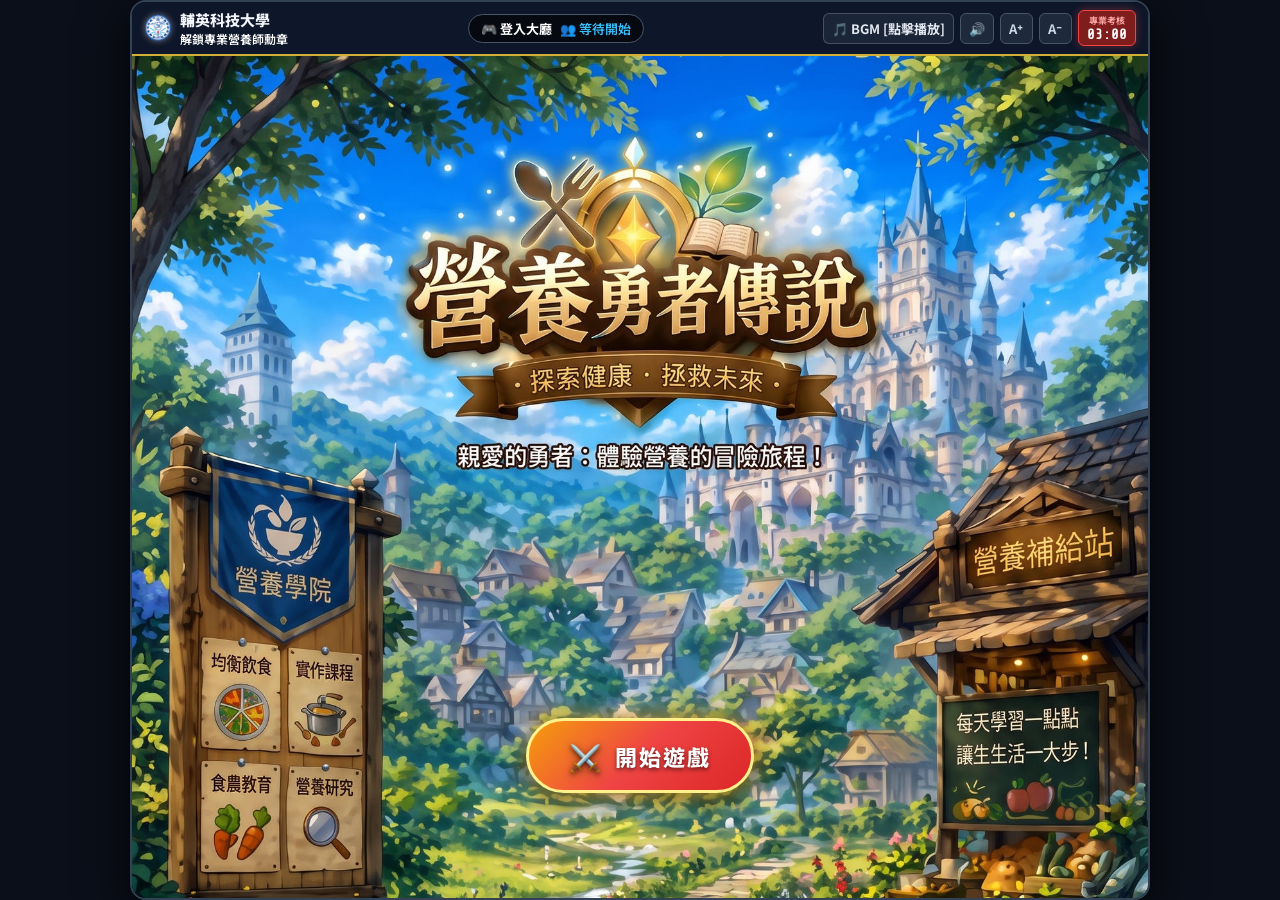
==== web/index.html @ 3a0d4041 "feat: initial commit for nutrition-learning cloud platform" ====
<!DOCTYPE html>
<html lang="zh-TW">
<head>
    <meta charset="UTF-8">
    <meta name="viewport" content="width=device-width, initial-scale=1.0, maximum-scale=1.0, user-scalable=no, viewport-fit=cover">
    <title>營養教學平台 - 營養勇者傳說</title>
    <link rel="icon" type="image/x-icon" href="favicon.ico?v=20261019-app-icon">
    <link rel="shortcut icon" type="image/x-icon" href="favicon.ico?v=20261019-app-icon">
    <link rel="stylesheet" href="css/style.css?v=forest-dialog-wrap-v2">
    <link rel="stylesheet" href="css/port-stage-dialogue.css?v=20261028-port-hide-azhe-v1">
    <link href="https://fonts.googleapis.com/css2?family=Noto+Sans+TC:wght@400;500;700;900&family=Share+Tech+Mono&display=swap" rel="stylesheet" media="print" onload="this.media='all'">
    <script>
        (function() {
            document.documentElement.classList.add('app-initializing');
            var p = new URLSearchParams(window.location.search);
            var unit = (p.get('unit') || 'new_student_trial').toLowerCase().replace(/^unit_/, '');
            var isTrial = (unit === 'new_student_trial' || unit === 'f47185' || unit === 'trial' || unit === 'health_continent');
            var isT = (p.get('role') === 'teacher' || p.get('teacher') === '1' || (!isTrial && (window.location.hostname === '127.0.0.1' || window.location.hostname === 'localhost') && p.get('role') !== 'student'));
            if (isT) {
                document.documentElement.className += ' is-teacher';
            }
            var isInApp = Boolean(p.get('in_app') === '1' || p.get('previewRevision') || (window.chrome && window.chrome.webview));
            if (isInApp) {
                document.documentElement.className += ' is-in-app';
            }
            var unit = (p.get('unit') || 'new_student_trial').toLowerCase().replace(/^unit_/, '');
            if (unit === 'new_student_trial' || unit === 'f47185' || unit === 'trial') {
                document.documentElement.className += ' trial-route';
            }
        })();
    </script>
    <style>
        /* Step 0 首頁防禦性樣式：確保背景滿版顯示、徹底隱藏人物與對話框 */
        body.trial-step-0 #stageBackdrop,
        body.trial-step-0 .stage-backdrop.new-student-trial-theme,
        .stage-backdrop.new-student-trial-theme.step-0-fullscreen {
            background-image: url('assets/new_student_trial_login_bg.jpg?v=20261025-login-hd-v1') !important;
            background-size: cover !important;
            background-position: center top !important;
            background-repeat: no-repeat !important;
            width: 100% !important;
            height: 100% !important;
        }

        body.trial-step-0 #characterStage,
        body.trial-step-0 .character-stage,
        body.trial-step-0 #charNurse,
        body.trial-step-0 #charNurse.speaking,
        body.trial-step-0 #charNurse.inactive,
        body.trial-step-0 #charNurse .char-sprite,
        body.trial-step-0 #charStudent,
        body.trial-step-0 #charStudent.speaking,
        body.trial-step-0 #charStudent.inactive,
        body.trial-step-0 #charStudent .char-sprite,
        body.trial-step-0 #sportsAzheCharacter,
        body.trial-step-0 #rpgBottomPanel,
        body.trial-step-0 .rpg-bottom-panel,
        body.trial-step-0 #dialogBox,
        body.trial-step-0 .rpg-dialog-box,
        body.trial-step-0 #dialogContent,
        body.trial-step-0 #patientBanner,
        body.trial-step-0 #stageIndicatorBar,
        body.trial-step-0 #rpgChoicesArea,
        body.trial-step-0 #optionsGrid {
            display: none !important;
            visibility: hidden !important;
            opacity: 0 !important;
            pointer-events: none !important;
        }
        
        html.app-initializing #rpgMainStage {
            visibility: hidden !important;
        }
        html,
        body {
            touch-action: manipulation;
            -webkit-text-size-adjust: 100%;
        }
        html.trial-route,
        body.trial-step-0,
        html.trial-route body {
            overflow: hidden !important;
            height: 100% !important;
            height: 100svh !important;
            max-height: 100svh !important;
            overscroll-behavior: none !important;
        }
        html.trial-route #rpg-app,
        body.trial-step-0 #rpg-app {
            overflow: hidden !important;
            height: 100% !important;
            height: 100svh !important;
            max-height: 100svh !important;
        }
        html {
            -webkit-user-select: none;
            user-select: none;
        }
        input,
        textarea {
            -webkit-user-select: text;
            user-select: text;
        }

        .is-teacher #sceneLogin,
        body.is-teacher #sceneLogin {
            display: none !important;
        }
        .is-in-app .teacher-control-bar,
        .is-in-app #teacherControlBar,
        .is-in-app .teacher-toggle-btn,
        .is-in-app #teacherToggleBtn {
            display: none !important;
        }
        /* 避免重新整理時先閃出預設 MUST 題目的護理師與投票面板。 */
        html.trial-route body.trial-step-0 #charNurse,
        html.trial-route body.trial-step-0 #charStudent,
        html.trial-route body.trial-step-0 #characterStage,
        html.trial-route body.trial-step-0 #rpgBottomPanel,
        html.trial-route body.trial-step-0 #patientBanner,
        html.trial-route body.trial-step-0 #stageIndicatorBar,
        html.trial-route body.trial-step-0 #dialogBox,
        html.trial-route body.trial-step-0 #rpgChoicesArea,
        html.trial-route body.trial-step-0 #optionsGrid {
            display: none !important;
            visibility: hidden !important;
            opacity: 0 !important;
            pointer-events: none !important;
        }
        html.trial-route #rpgMainStage,
        body.trial-step-0 #rpgMainStage {
            display: flex !important;
            flex-direction: column !important;
            width: 100% !important;
            height: 100vh !important;
            height: 100svh !important;
            min-height: 100svh !important;
            max-height: 100svh !important;
            padding: 0 !important;
            margin: 0 !important;
            overflow: hidden !important;
        }
        html.trial-route #stageBackdrop,
        body.trial-step-0 #stageBackdrop,
        body.trial-step-0 .stage-backdrop.new-student-trial-theme {
            width: 100% !important;
            max-width: 100% !important;
            height: 100% !important;
            min-height: 100% !important;
            max-height: 100% !important;
            flex: 1 1 100% !important;
            aspect-ratio: auto !important;
            margin: 0 !important;
            padding: 0 !important;
            background-image: url('assets/new_student_trial_login_bg.jpg?v=20261023-login-bg-v3') !important;
            background-size: cover !important;
            background-position: center center !important;
            background-repeat: no-repeat !important;
        }
        @media (max-width: 600px) {
            html.trial-route #stageBackdrop,
            body.trial-step-0 #stageBackdrop,
            body.trial-step-0 .stage-backdrop.new-student-trial-theme {
                background-image: url('assets/new_student_trial_login_bg_mobile.jpg?v=20261025-mobile-v7') !important;
                background-size: cover !important;
                background-position: center center !important;
            }
        }
        html.trial-route #btnJoinLobby {
            position: relative;
            z-index: 100;
            pointer-events: auto !important;
        }
        /* 新生試煉首屏在 JavaScript 初始化前也必須固定顯示開始遊戲畫面。 */
        html.trial-route #sceneLogin,
        body.trial-step-0 #sceneLogin {
            display: none !important;
            visibility: hidden !important;
            opacity: 0 !important;
            pointer-events: none !important;
        }
        html.trial-route #trialBgStartArea {
            display: flex !important;
            visibility: visible !important;
            opacity: 1 !important;
            pointer-events: auto !important;
            position: absolute !important;
            top: auto !important;
            bottom: max(16%, 110px) !important;
            bottom: max(16%, calc(110px + env(safe-area-inset-bottom, 0px))) !important;
            left: 50% !important;
            transform: translateX(-50%) !important;
            width: auto !important;
            margin: 0 !important;
            z-index: 200 !important;
        }
        /* 登入畫面字體與黃框完美貼合配置 (一頁完整顯示不超出黃色外框) */
        .login-scene {
            padding: 10px 12px 24px 12px !important;
            display: flex !important;
            justify-content: center !important;
            align-items: center !important;
            overflow-y: auto !important;
        }
        .login-card {
            max-width: 440px !important;
            width: 100% !important;
            padding: 14px 16px !important;
            gap: 8px !important;
            margin: 0 auto !important;
            box-sizing: border-box !important;
        }
        .login-card .fyu-banner-logo {
            max-width: 86% !important;
            height: auto !important;
            margin-bottom: 2px !important;
        }
        .login-card h2 {
            font-size: 20px !important;
            font-weight: 900 !important;
            letter-spacing: 0.5px !important;
            margin: 2px 0 4px 0 !important;
            color: #fef08a !important;
            text-shadow: 0 2px 6px rgba(0, 0, 0, 0.6) !important;
        }
        .login-desc {
            font-size: 13.5px !important;
            font-weight: 500 !important;
            color: #cbd5e1 !important;
            line-height: 1.4 !important;
            margin-bottom: 2px !important;
        }
        .login-input-group {
            margin-bottom: 4px !important;
        }
        .login-input-group label,
        .gender-select-group label {
            font-size: 14px !important;
            font-weight: 800 !important;
            color: #fef08a !important;
            margin-bottom: 4px !important;
        }
        .login-input-group input {
            font-size: 14.5px !important;
            padding: 9px 12px !important;
            font-weight: 500 !important;
            border-radius: 8px !important;
        }
        .login-input-group input::placeholder {
            font-size: 13px !important;
            color: #64748b !important;
        }
        .gender-select-group {
            margin-bottom: 6px !important;
            width: 100% !important;
        }
        .avatar-card-gender-options {
            display: grid !important;
            grid-template-columns: 1fr 1fr !important;
            gap: 10px !important;
            width: 100% !important;
        }
        .gender-card-opt {
            padding: 6px 8px !important;
            display: flex !important;
            flex-direction: column !important;
            align-items: center !important;
            justify-content: center !important;
            border-radius: 10px !important;
        }
        .gender-avatar-frame {
            height: 108px !important;
            max-height: 115px !important;
            display: flex !important;
            align-items: center !important;
            justify-content: center !important;
            overflow: hidden !important;
            width: 100% !important;
        }
        .gender-avatar-img {
            max-height: 104px !important;
            width: auto !important;
            object-fit: contain !important;
        }
        .gender-card-opt .gender-label {
            font-size: 16px !important;
            font-weight: 900 !important;
            letter-spacing: 1px !important;
            margin-top: 4px !important;
        }
        .btn-join-game {
            font-size: 16.5px !important;
            font-weight: 900 !important;
            padding: 11px 16px !important;
            border-radius: 10px !important;
            letter-spacing: 0.5px !important;
            margin-top: 2px !important;
        }
        @media (max-height: 720px) {
            .login-card {
                padding: 10px 14px !important;
                gap: 6px !important;
            }
            .gender-avatar-frame {
                height: 90px !important;
            }
            .gender-avatar-img {
                max-height: 88px !important;
            }
        }

        /* 團膳之港：發言者保持彩色立體感，未發言者縮小並顯示灰階。 */
        body.port-stage-active #charNurse.speaking,
        body.port-stage-active #charStudent.speaking,
        .stage-backdrop.port-stage-theme ~ #characterStage #charNurse.speaking,
        .stage-backdrop.port-stage-theme ~ #characterStage #charStudent.speaking {
            opacity: 1 !important;
            filter: drop-shadow(0 0 16px rgba(254, 240, 138, 0.95)) drop-shadow(0 8px 24px rgba(0, 0, 0, 0.85)) !important;
            transform: scale(1.08) translateY(-4px) !important;
            z-index: 95 !important;
        }
        body.port-stage-active #charNurse.speaking .char-sprite,
        body.port-stage-active #charStudent.speaking .char-sprite {
            opacity: 1 !important;
            filter: drop-shadow(0 0 14px rgba(254, 240, 138, 0.85)) !important;
        }
        body.port-stage-active #charNurse.inactive,
        body.port-stage-active #charStudent.inactive,
        .stage-backdrop.port-stage-theme ~ #characterStage #charNurse.inactive,
        .stage-backdrop.port-stage-theme ~ #characterStage #charStudent.inactive {
            opacity: 0.68 !important;
            filter: grayscale(100%) brightness(0.78) !important;
            transform: scale(0.82) translateY(4px) !important;
            z-index: 85 !important;
        }
        body.port-stage-active #charNurse.inactive .char-sprite,
        body.port-stage-active #charStudent.inactive .char-sprite {
            opacity: 1 !important;
            filter: none !important;
        }

        /* 進入各關卡時，確保健康大陸大地圖覆蓋層絕對隱藏 */
        body.port-stage-active #healthContinentMap,
        body.sports-stage-active #healthContinentMap,
        body.medical-city-active #healthContinentMap,
        body.forest-stage-active #healthContinentMap,
        body.research-stage-active #healthContinentMap,
        body.community-stage-active #healthContinentMap,
        #healthContinentMap.hidden {
            display: none !important;
            visibility: hidden !important;
            opacity: 0 !important;
            pointer-events: none !important;
        }

        body.trial-dialog-step #rpgBottomPanel,
        body.trial-dialog-step #dialogBox,
        body.trial-dialog-step .dialog-box-border,
        body.trial-dialog-step .dialog-text-body,
        body.trial-dialog-step .dialog-indicator {
            pointer-events: auto !important;
            cursor: pointer !important;
        }
    </style>
    <script>
        document.addEventListener('dblclick', function(event) {
            event.preventDefault();
        }, { passive: false });
    </script>

    <script>
        window.openTrialLoginFromStart = function() {
            var login = document.getElementById('sceneLogin');
            var lobby = document.getElementById('sceneLobby');
            var main = document.getElementById('rpgMainStage');
            document.documentElement.classList.remove('trial-route');
            document.body.classList.remove('trial-step-0');
            if (main) main.classList.add('hidden');
            if (lobby) lobby.classList.add('hidden');
            if (login) login.classList.remove('hidden');
            var bgm = document.getElementById('rpgBgmAudio');
            if (bgm) {
                try { bgm.play(); } catch(e) {}
            }
        };

        window.__fyuStartTrialLogin = function(event) {
            if (event) {
                event.preventDefault();
            }
            var login = document.getElementById('sceneLogin');
            var lobby = document.getElementById('sceneLobby');
            var main = document.getElementById('rpgMainStage');
            var inputNickname = document.getElementById('inputNickname');
            var myNick = (inputNickname && inputNickname.value ? inputNickname.value.trim() : '') || '營養小達人';

            document.documentElement.classList.remove('trial-route');
            document.body.classList.remove('trial-step-0');
            document.body.classList.add('trial-dialog-step', 'unit-new_student_trial');

            if (login) login.classList.add('hidden');
            if (lobby) lobby.classList.add('hidden');
            if (main) main.classList.remove('hidden');

            try {
                localStorage.setItem('FYU_STUDENT_NICKNAME', myNick);
            } catch(e) {}

            if (typeof window.showNewStudentTrialStep === 'function') {
                window.showNewStudentTrialStep(1);
            } else if (typeof window.__fyuStartTrialDialog === 'function') {
                window.__fyuStartTrialDialog();
            }
            return false;
        };
        window.__fyuAdvanceTrialDialog = function(event) {
            if (event) {
                event.preventDefault();
                event.stopPropagation();
            }
            var now = Date.now();
            if (window.__fyuTrialLastAdvanceAt && now - window.__fyuTrialLastAdvanceAt < 450) {
                return false;
            }
            window.__fyuTrialLastAdvanceAt = now;
            if (typeof window.advanceNewStudentTrialStep === 'function') {
                window.advanceNewStudentTrialStep();
            } else if (typeof window.__fyuAdvanceTrialDialogImpl === 'function') {
                window.__fyuAdvanceTrialDialogImpl();
            }
            return false;
        };
    </script>

    <script>
        // 手機與全平台極限高相容性 BGM 自動播放管理器 (Audible + Muted fallback + Instant Gesture Unmute)
        (function() {
            var bgmStarted = false;

            function updateBgmBtnUI(isPlaying) {
                var btn = document.getElementById('bgmToggleBtn');
                if (!btn) return;
                if (isPlaying) {
                    btn.classList.add('active');
                    btn.textContent = '🎵 BGM [開]';
                } else {
                    btn.classList.remove('active');
                    btn.textContent = '🎵 BGM [點擊播放]';
                }
            }

            function tryStartBgm() {
                var bgm = document.getElementById('rpgBgmAudio');
                if (!bgm) return;

                bgm.autoplay = true;
                bgm.loop = true;
                bgm.volume = 0.5;

                // 優先嘗試直接有聲播放 (PC、桌面或已取得授權之行動裝置)
                bgm.muted = false;
                var playPromise = bgm.play();
                if (playPromise && typeof playPromise.then === 'function') {
                    playPromise.then(function() {
                        bgmStarted = true;
                        updateBgmBtnUI(true);
                        window.dispatchEvent(new Event('fyu-bgm-started'));
                    }).catch(function(err) {
                        // 若被 iOS Safari 或 Chrome 自動播放政策阻擋 (NotAllowedError)，
                        // 立即以靜音 (muted=true) 啟動解碼與播放串流，繞過瀏覽器限制
                        bgm.muted = true;
                        var mutedPromise = bgm.play();
                        if (mutedPromise && typeof mutedPromise.then === 'function') {
                            mutedPromise.then(function() {
                                // 成功以靜音播放中，等待使用者第一次碰觸螢幕時無縫解除靜音
                                updateBgmBtnUI(false);
                            }).catch(function() {});
                        }
                    });
                }
            }

            // 使用者在手機螢幕上的任何第一次碰觸或點擊，立即解除靜音並恢復正常音量有聲播放
            var unlockEvents = ['touchstart', 'touchend', 'pointerdown', 'pointerup', 'click', 'keydown'];
            function unlockBgmAudio(event) {
                var bgm = document.getElementById('rpgBgmAudio');
                if (!bgm) return;

                // 若點擊的是右上角手動切換開關，由該開關自身處理，此處不干擾
                if (event && event.target && event.target.closest && event.target.closest('#bgmToggleBtn')) {
                    return;
                }

                bgm.muted = false;
                bgm.volume = 0.5;
                var p = bgm.play();
                if (p && typeof p.then === 'function') {
                    p.then(function() {
                        bgmStarted = true;
                        updateBgmBtnUI(true);
                        window.dispatchEvent(new Event('fyu-bgm-started'));
                        // 成功解鎖後移除所有一次性全域監聽器
                        unlockEvents.forEach(function(ev) {
                            window.removeEventListener(ev, unlockBgmAudio, true);
                            document.removeEventListener(ev, unlockBgmAudio, true);
                        });
                    }).catch(function() {});
                }
            }

            unlockEvents.forEach(function(ev) {
                window.addEventListener(ev, unlockBgmAudio, true);
                document.addEventListener(ev, unlockBgmAudio, true);
            });

            // 頁面生命週期各階段自動觸發播放
            document.addEventListener('DOMContentLoaded', tryStartBgm);
            window.addEventListener('load', tryStartBgm);
            window.addEventListener('pageshow', tryStartBgm);
            tryStartBgm();
        })();
    </script>
</head>
<body class="unit-new_student_trial trial-step-0">
    <audio id="rpgBgmAudio" src="assets/new_student_trial_bgm.mp3" loop autoplay playsinline preload="auto"></audio>
    <audio id="grandmaVoiceAudio" src="assets/grandma_taigi_voice.mp3?v=2" preload="none"></audio>
    <audio id="npcQuestionVoiceAudio" preload="none"></audio>

    <div id="rpg-app">
        <!-- 頂部醫療監控與狀態儀表列 -->
        <header class="top-nav-bar">
            <div class="nav-left">
                <div class="fyu-tag">
                    <img src="assets/fyu_school_logo.png?v=20261025-logo-v2" alt="輔英科技大學校徽" class="fyu-school-logo" id="fyuHeaderLogo" width="28" height="28" style="width: 28px !important; height: 28px !important; max-width: 28px !important; max-height: 28px !important; object-fit: contain; border-radius: 50%; display: inline-block !important; flex-shrink: 0 !important; vertical-align: middle !important;">
                    <span class="cross-icon" id="fyuHeaderIcon" style="display:none !important;">✚</span>
                    <div>
                        <div class="fyu-title" id="fyuHeaderTitle">輔英科技大學</div>
                        <div class="fyu-sub" id="fyuHeaderSub">保健營養系 ‧ 營養教學平台</div>
                    </div>
                </div>
            </div>
            <div class="nav-center">
                <div class="rpg-status-pill">
                    <span class="quest-tag" id="currentModeTag">🎮 登入大廳</span>
                    <span class="exp-text" id="liveVotesSummary">👥 等待開始</span>
                </div>
            </div>
            <div class="nav-right">

                <button id="bgmToggleBtn" class="rpg-btn-icon bgm-btn" title="背景音樂開關">🎵 BGM</button>
                <button id="soundToggleBtn" class="rpg-btn-icon" title="音效開關">🔊</button>
                <button id="btnZoomInFont" class="rpg-btn-icon" title="放大字體 (A⁺)" style="font-weight:bold;">A⁺</button>
                <button id="btnZoomOutFont" class="rpg-btn-icon" title="縮小字體 (A⁻)" style="font-weight:bold;">A⁻</button>
                
                <div class="timer-badge" id="timerBadge">
                    <span class="t-lbl">黃金 48H</span>
                    <span class="t-val" id="timerVal">03:00</span>
                </div>
            </div>
        </header>

        <!-- ============================================== -->
        <!-- 場景 0：學生登入與暱稱設定場景 (Login Screen) -->
        <!-- ============================================== -->
        <section id="sceneLogin" class="rpg-scene login-scene hidden">
            <div class="login-card">
                <img src="assets/fyu_nutrition_header_logo.png?v=20261023-logo-v1" alt="輔英科技大學 保健營養系暨碩士班" class="game-logo-badge fyu-banner-logo">
                <h2>解鎖專業營養師勳章</h2>
                <p class="login-desc">歡迎來到健康大陸！請輸入勇者暱稱，準備展開營養試煉：</p>

                <div class="login-input-group">
                    <label for="inputNickname">👤 遊戲暱稱：</label>
                    <input type="text" id="inputNickname" placeholder="請輸入暱稱 (例如: 健管小達人 / 王小明)" maxlength="12">
                </div>

                <div class="gender-select-group">
                    <label>👤 選擇性別：</label>
                    <div class="gender-options avatar-card-gender-options" id="genderOptions">
                        <button type="button" class="gender-opt gender-card-opt" data-gender="male">
                            <div class="gender-avatar-frame">
                                <img src="assets/hero_player_male_intern.png?v=20261021-intern-m" alt="營養實習生 (男)" class="gender-avatar-img">
                            </div>
                            <span class="gender-label">男</span>
                        </button>
                        <button type="button" class="gender-opt gender-card-opt selected" data-gender="female">
                            <div class="gender-avatar-frame">
                                <img src="assets/hero_player_female_hd.png?v=20261017-intern-clean-v3" alt="營養實習生 (女)" class="gender-avatar-img">
                            </div>
                            <span class="gender-label">女</span>
                        </button>
                    </div>
                </div>

                <!-- 保留 DOM 結構以維持既有邏輯運作相容 -->
                <div class="avatar-select-group hidden" style="display: none !important;">
                    <div class="avatar-options" id="avatarOptions">
                        <button type="button" class="avatar-opt selected" data-av="預設">預設 蘋果</button>
                    </div>
                    <input type="file" id="avatarPhotoInput" class="avatar-photo-input" accept="image/*">
                    <div id="avatarPhotoPreview" class="avatar-photo-preview hidden" aria-live="polite"></div>
                </div>

                <button id="btnJoinLobby" type="button" class="btn-join-game" onclick="return window.__fyuStartTrialLogin(event);" disabled>⚔️ 開始試煉 ‧ 踏上冒險 ➜</button>
            </div>
        </section>


        <!-- ============================================== -->
        <!-- 場景 1：等候大廳 (Waiting Room Lobby) -->
        <!-- ============================================== -->
        <section id="sceneLobby" class="rpg-scene lobby-scene hidden">
            <div class="lobby-card">
                <div class="lobby-header-badge" id="lobbyHeaderBadge">⏳ 臨床挑戰等候室</div>
                <h3 id="lobbyStudentGreeting">嗨，營養小學員！</h3>
                <div id="lobbyUnitTitleSub" class="lobby-unit-sub">【單元一】營養照顧流程</div>
                <div class="lobby-status-pill" id="lobbyTeamPill">
                    <span>競賽模式：</span><strong id="lobbyModeText">⚔️ 隨機分組對抗 (開始時依人數平均分組)</strong>
                </div>

                <div class="lobby-url-card" id="lobbyUrlCard">
                    <div class="url-card-label">🔗 專屬課程連線網址 (可直接複製傳送給學生加入)：</div>
                    <div class="url-card-row">
                        <input type="text" id="lobbyUrlInput" readonly class="lobby-url-input" value="http://127.0.0.1:5050/">
                        <button type="button" id="btnCopyLobbyUrl" class="btn-copy-url">📋 複製課程網址</button>
                    </div>
                </div>

                <div class="lobby-waiting-anim">
                    <div class="spinner-ring"></div>
                    <div class="lobby-waiting-msg-wrap">
                        <div id="lobbyWaitingUnitName" class="waiting-unit-name">【單元一】營養照顧流程</div>
                        <div id="lobbyWaitingText" class="waiting-action-text">連線成功！正在等待授課教師點擊「開始遊戲」...</div>
                    </div>
                </div>

                <div class="lobby-students-box">
                    <div class="box-title">
                        <span>👥 目前已加入學員 (<span id="lobbyStudentCount">1</span> 人)：</span>
                    </div>
                    <div class="students-bubbles-list" id="studentsBubblesList">
                        <!-- 動態氣泡 -->
                    </div>
                </div>

                <button id="lobbyTeacherStartBtn" class="btn-lobby-teacher-start hidden">🚀 全員到齊，開始遊戲！</button>

                <div class="lobby-footer-note" id="lobbyFooterNote">
                    老師在講台點擊「🚀 全員到齊，開始遊戲！」後，全班將同步進入挑戰！
                </div>
            </div>
        </section>

        <!-- ============================================== -->
        <!-- 場景 2：主場景 (Grandma Bed 302 Visual Novel RPG) -->
        <!-- ============================================== -->
        <main class="rpg-main-stage" id="rpgMainStage">
            <div id="forestStage1FailVideoOverlay" class="medical-city-video-overlay forest-stage1-fail-video-overlay hidden" role="dialog" aria-modal="true" aria-label="蔬食之森第一關失敗影片">
                <video id="forestStage1FailVideo" controls playsinline webkit-playsinline x5-playsinline preload="auto"></video>
                <div id="forestStage1FailStatus" class="medical-city-video-status" role="status" aria-live="polite"></div>
                <div id="forestStage1FailPanel" class="forest-stage1-fail-panel hidden">
                    <div class="forest-stage1-fail-title">挑戰失敗</div>
                    <div class="forest-stage1-fail-text">請重新通關</div>
                    <button id="forestStage1RestartButton" type="button">重新通關</button>
                </div>
            </div>
            <div id="sportsIntroVideoOverlay" class="medical-city-video-overlay sports-intro-video-overlay hidden" role="dialog" aria-modal="true" aria-label="活力運動場關卡影片">
                <div class="medical-city-video-controls-top">
                    <button id="sportsIntroVideoClose" class="medical-city-video-close" type="button">🗺️ 返回活力運動場</button>
                    <button id="sportsIntroVideoSkip" class="medical-city-video-skip" type="button">關閉影片 ‧ 返回對話 ➔</button>
                </div>
                <video id="sportsIntroVideo" src="assets/sports_nutrition_intro.mp4" controls playsinline webkit-playsinline x5-playsinline preload="none"></video>
                <div id="sportsIntroVideoStatus" class="medical-city-video-status" role="status" aria-live="polite"></div>
                <button id="sportsIntroVideoRetry" class="medical-city-video-retry hidden" type="button">點擊播放影片</button>
            </div>
            <div id="medicalCityIntroVideoOverlay" class="medical-city-video-overlay hidden" role="dialog" aria-modal="true" aria-label="醫療之城關卡影片">
                <div class="medical-city-video-controls-top">
                    <button id="medicalCityIntroVideoClose" class="medical-city-video-close" type="button">🗺️ 返回健康大陸</button>
                    <button id="medicalCityIntroVideoSkip" class="medical-city-video-skip" type="button">跳過影片 ‧ 挑選食物 ➔</button>
                </div>
                <video id="medicalCityIntroVideo" src="assets/medical_city_intro.mp4" controls playsinline webkit-playsinline x5-playsinline preload="none"></video>
                <div id="medicalCityIntroVideoStatus" class="medical-city-video-status" role="status" aria-live="polite"></div>
                <button id="medicalCityIntroVideoRetry" class="medical-city-video-retry hidden" type="button">點擊播放影片</button>
            </div>
            <div id="portDialogueVideoOverlay" class="medical-city-video-overlay hidden" role="dialog" aria-modal="true" aria-label="團膳之港預算任務影片">
                <div class="medical-city-video-controls-top">
                    <button id="portDialogueVideoClose" class="medical-city-video-close" type="button">返回團膳之港</button>
                    <button id="portDialogueVideoSkip" class="medical-city-video-skip" type="button">略過影片 ‧ 返回任務 ➔</button>
                </div>
                <video id="portDialogueVideo" src="assets/port_budget_dialogue_video.mp4" controls playsinline webkit-playsinline x5-playsinline preload="none"></video>
                <div id="portDialogueVideoStatus" class="medical-city-video-status" role="status" aria-live="polite"></div>
                <button id="portDialogueVideoRetry" class="medical-city-video-retry hidden" type="button">點擊播放影片</button>
            </div>
            <div id="supportStage11VideoOverlay" class="support-stage11-video-overlay hidden" aria-label="案例影片">
                <video id="supportStage11Video" src="assets/rpg_bg_support_en_pn.mp4" playsinline webkit-playsinline x5-playsinline preload="none"></video>
                <div id="supportStage11UnmuteBtn" class="support-stage11-unmute-btn hidden">
                    <span>🔊 點擊開啟影片聲音</span>
                </div>
            </div>
            <div id="dmStage8VideoOverlay" class="support-stage11-video-overlay dm-stage8-video-overlay hidden" aria-label="答對動畫">
                <video id="dmStage8Video" src="assets/dm_stage8_correct.mp4" muted playsinline webkit-playsinline x5-playsinline preload="none"></video>
            </div>
            <div id="unit3Stage3VideoOverlay" class="unit3-stage3-video-overlay hidden" aria-label="單元三第3題選項影片">
                <video id="unit3Stage3OptionVideo" muted playsinline webkit-playsinline x5-playsinline preload="none"></video>
                <div class="unit3-stage3-video-caption">
                    <strong id="unit3Stage3VideoLabel">選項 A</strong>
                    <span id="unit3Stage3VideoNarration" aria-live="polite"></span>
                </div>
                <div id="unit3Stage3VideoStatus" class="unit3-stage3-video-status" role="status"></div>
                <button id="unit3Stage3VideoRetry" class="unit3-stage3-video-retry hidden" type="button">點擊重新播放影片</button>
            </div>
            <div id="unit3RevealVideoOverlay" class="unit3-reveal-video-overlay hidden" role="dialog" aria-label="單元三答案揭曉影片">
                <video id="unit3RevealVideo" playsinline webkit-playsinline x5-playsinline preload="none"></video>
                <div id="unit3RevealVideoStatus" class="unit3-reveal-video-status" role="status"></div>
                <button id="unit3RevealVideoRetry" class="unit3-reveal-video-button hidden" type="button">點擊播放影片（含聲音）</button>
                <button id="unit3RevealVideoSkip" class="unit3-reveal-video-skip hidden" type="button">略過影片並公布答案</button>
            </div>
            <!-- 頂部個案病歷快捷資訊列 (修正表達、加大字體) -->
            <div class="patient-quick-banner hidden" id="patientBanner"></div>

            <div class="stage-backdrop new-student-trial-theme step-0-fullscreen" id="stageBackdrop" style="background-image: url('assets/new_student_trial_login_bg.jpg?v=20261025-login-hd-v1') !important; background-size: cover !important; background-position: center top !important;">
                <!-- 關卡進度導航 (4 關題目 + 英雄榜，精巧不裁切) -->
                <div class="stage-indicator-bar" id="stageIndicatorBar">
                    <div class="st-step active" data-st="1" title="點擊切換第 1 題"><span class="st-num">1</span><span class="st-txt">MUST評估</span></div>
                    <div class="st-arrow">›</div>
                    <div class="st-step" data-st="2" title="點擊切換第 2 題"><span class="st-num">2</span><span class="st-txt">體重流失</span></div>
                    <div class="st-arrow">›</div>
                    <div class="st-step" data-st="3" title="點擊切換第 3 題"><span class="st-num">3</span><span class="st-txt">疾病禁食</span></div>
                    <div class="st-arrow">›</div>
                    <div class="st-step" data-st="4" title="點擊切換第 4 題"><span class="st-num">4</span><span class="st-txt">風險等級</span></div>
                    <div class="st-arrow">›</div>
                    <div class="st-step" data-st="5" title="點擊切換英雄榜"><span class="st-num">🏆</span><span class="st-txt">英雄榜</span></div>
                </div>

                <div id="supportStage10Anatomy" class="support-stage10-anatomy hidden" role="group" aria-label="點選消化道部位作答">
                    <img src="assets/support_stage10_anatomy.jpg" alt="口腔、食道、胃部與腸子的消化道示意圖">
                    <button type="button" class="support-stage10-hotspot hotspot-mouth" data-key="1" aria-label="選擇口腔" aria-pressed="false">
                        <span>口腔</span>
                        <div class="support-hotspot-vote-pill">0.0% (0票)</div>
                    </button>
                    <button type="button" class="support-stage10-hotspot hotspot-esophagus" data-key="2" aria-label="選擇食道" aria-pressed="false">
                        <span>食道</span>
                        <div class="support-hotspot-vote-pill">0.0% (0票)</div>
                    </button>
                    <button type="button" class="support-stage10-hotspot hotspot-stomach" data-key="3" aria-label="選擇胃部" aria-pressed="false">
                        <span>胃部</span>
                        <div class="support-hotspot-vote-pill">0.0% (0票)</div>
                    </button>
                    <button type="button" class="support-stage10-hotspot hotspot-intestine" data-key="4" aria-label="選擇腸子" aria-pressed="false">
                        <span>腸子</span>
                        <div class="support-hotspot-vote-pill">0.0% (0票)</div>
                    </button>
                    <div id="supportStage10AnatomyStatus" class="support-stage10-anatomy-status" aria-live="polite">點選圖片中的部位作答</div>
                </div>

                <!-- 新生勇者試煉初始畫面的直接開始按鈕 -->
                <div id="trialBgStartArea" class="trial-bg-start-area">
                    <button type="button" id="btnTrialStartDirect" class="btn-trial-start-direct">
                        <span class="btn-trial-icon">⚔️</span>
                        <span class="btn-trial-text">開始遊戲</span>
                    </button>
                </div>

                <!-- 新生勇者試煉：健康大陸互動大地圖（6大地區精準貼合背景原圖方框，電玩級鏡頭縮放進入關卡） -->
                <div id="healthContinentMap" class="health-continent-interactive-map hidden" aria-label="健康大陸各關卡地圖">
                    <!-- 大陸世界畫布：承載地圖底圖、各關卡地標熱區、鏡頭平移放大動畫 -->
                    <div id="healthContinentWorld" class="health-continent-world">
                        <div class="health-continent-hotspots">
                            <!-- 醫療之城 -->
                            <div class="continent-stage-hotspot hotspot-medical" data-stage="medical" style="top: 29.47%; left: 34.54%; width: 16.06%; height: 4.12%;" aria-label="醫療之城"></div>
                            <!-- 蔬食之森 -->
                            <div class="continent-stage-hotspot hotspot-forest" data-stage="forest" style="top: 36.55%; left: 66.52%; width: 16.37%; height: 4.12%;" aria-label="蔬食之森"></div>
                            <!-- 社區廣場 -->
                            <div class="continent-stage-hotspot hotspot-community" data-stage="community" style="top: 54.17%; left: 45.48%; width: 16.37%; height: 3.92%;" aria-label="社區廣場"></div>
                            <!-- 活力運動場 -->
                            <div class="continent-stage-hotspot hotspot-sports" data-stage="sports" style="top: 62.05%; left: 19.58%; width: 17.32%; height: 4.12%;" aria-label="活力運動場"></div>
                            <!-- 研究之都 -->
                            <div class="continent-stage-hotspot hotspot-research" data-stage="research" style="top: 66.16%; left: 70.08%; width: 16.16%; height: 4.12%;" aria-label="研究之都"></div>
                            <!-- 團膳之港 -->
                            <div class="continent-stage-hotspot hotspot-port" data-stage="port" style="top: 80.57%; left: 44.68%; width: 16.32%; height: 4.12%;" aria-label="團膳之港"></div>
                        </div>

                        <!-- 聚焦地標時的光芒光環效果 -->
                        <div id="continentFocusRing" class="continent-focus-ring hidden"></div>
                    </div>

                    <!-- 電玩關卡切換閃爍遮罩 (白光/神聖光芒粒子) -->
                    <div id="continentTransitionFlash" class="continent-transition-flash hidden"></div>
                </div>

                <!-- 角色立繪舞台 (護理師在左側，前導對話時實習生在右側，完全不遮擋上方病床奶奶) -->
                <div class="character-stage" id="characterStage">
                    <div class="char-wrapper char-left hidden" id="sportsAzheCharacter">
                        <img src="assets/char_sports_azhe_half.png?v=20261016-defringe-v2" alt="阿哲" class="char-sprite" id="sportsAzheImg">
                    </div>
                    <div class="char-wrapper char-left speaking" id="charNurse">
                        <img src="assets/nurse_bust.png" alt="護理師 林語柔" class="char-sprite" id="charTeacherImg">
                        <div class="char-nametag" id="charTeacherName">護理師 林語柔</div>
                    </div>
                    <div class="char-wrapper char-right hidden" id="charStudent">
                        <img src="assets/student_female_bust.png" alt="營養實習生" class="char-sprite" id="charStudentImg">
                        <div class="char-nametag" id="charStudentName">營養實習生</div>
                    </div>

                    <!-- 系統監控中樞 ‧ 艦載終端 NPC 右側專屬：太空休眠艙人物與 NG-01 鼻胃管連線動畫 (單元二第 1 題) -->
                    <div id="dialogNgHoloContainer" class="character-ng-holo-panel hidden">
                        <svg class="hologram-svg-mini" viewBox="0 0 350 250" xmlns="http://www.w3.org/2000/svg">
                            <defs>
                                <linearGradient id="podGlassGrad" x1="0%" y1="0%" x2="100%" y2="100%">
                                    <stop offset="0%" stop-color="#38bdf8" stop-opacity="0.35"/>
                                    <stop offset="40%" stop-color="#0284c7" stop-opacity="0.12"/>
                                    <stop offset="100%" stop-color="#00f0ff" stop-opacity="0.3"/>
                                </linearGradient>
                                <linearGradient id="personSuitGrad" x1="0%" y1="0%" x2="0%" y2="100%">
                                    <stop offset="0%" stop-color="#0284c7" stop-opacity="0.85"/>
                                    <stop offset="100%" stop-color="#0f172a" stop-opacity="0.95"/>
                                </linearGradient>
                                <linearGradient id="stomachGradMini" x1="0%" y1="0%" x2="0%" y2="100%">
                                    <stop offset="0%" stop-color="#fb923c" stop-opacity="0.95"/>
                                    <stop offset="100%" stop-color="#ea580c" stop-opacity="0.6"/>
                                </linearGradient>
                                <filter id="neonFilterMini" x="-20%" y="-20%" width="140%" height="140%">
                                    <feGaussianBlur stdDeviation="2.5" result="blur" />
                                    <feMerge>
                                        <feMergeNode in="blur" />
                                        <feMergeNode in="SourceGraphic" />
                                    </feMerge>
                                </filter>
                            </defs>

                            <!-- 太空艙生化灌流接口 (休眠艙壁外部供料閥門機械端) -->
                            <path d="M 68,36 L 86,36 L 86,80 L 76,80 L 76,96" fill="none" stroke="#38bdf8" stroke-width="2.5" stroke-linecap="round"/>
                            <rect x="70" y="38" width="32" height="28" rx="4" fill="#0f172a" stroke="#00e5ff" stroke-width="2"/>
                            <circle cx="86" cy="52" r="5" fill="#00e5ff">
                                <animate attributeName="opacity" values="1;0.35;1" dur="1.2s" repeatCount="indefinite"/>
                            </circle>
                            <path d="M 86,56 L 86,78" fill="none" stroke="#00e5ff" stroke-width="3" stroke-linecap="round"/>

                            <!-- 太空艙內部休眠探員人物 (精準位於最後一個醫療艙內中心) -->
                            <!-- 頭部與呼吸頭罩 (cx=284) -->
                            <ellipse cx="284" cy="74" rx="24" ry="26" fill="#1e293b" stroke="#38bdf8" stroke-width="1.6"/>
                            <!-- 探員休眠面罩與面容側面 (面部朝向左側管線，鼻尖位於 258, 78) -->
                            <path d="M 284,50 Q 302,54 305,74 Q 302,94 284,96 Q 267,94 263,85 L 258,78 Q 265,74 268,64 Q 273,52 284,50 Z" fill="rgba(56,189,248,0.3)" stroke="#67e8f9" stroke-width="1.4"/>
                            <!-- 休眠面容微光眼睛閉合線 -->
                            <path d="M 272,72 Q 277,74 282,72" fill="none" stroke="#94a3b8" stroke-width="1.5" stroke-linecap="round"/>
                            <!-- 軀幹與胸廓 -->
                            <path d="M 264,98 L 249,130 L 242,178 Q 242,210 284,210 Q 326,210 326,178 L 319,130 L 304,98 Z" fill="url(#personSuitGrad)" stroke="#0284c7" stroke-width="1.6"/>

                            <!-- 體內胃部發光輪廓 -->
                            <path d="M 270,148 Q 298,152 294,176 Q 289,198 266,194 Q 252,187 256,168 Q 260,154 270,148 Z" fill="url(#stomachGradMini)" stroke="#f97316" stroke-width="2.2" filter="url(#neonFilterMini)"/>
                            <text x="274" y="176" text-anchor="middle" fill="#ffffff" font-size="13" font-weight="900" filter="drop-shadow(0 2px 4px rgba(0,0,0,0.9))">胃部</text>

                            <!-- 生化 NG-01 鼻胃管 (連入最後一個醫療艙內探員鼻孔 258,78 直達胃部 274,176) -->
                            <path id="ngPodTubePath" class="ng-tube-line" d="M 86,78 Q 95,86 130,86 L 210,86 Q 244,85 258,78 Q 273,78 276,94 L 277,148 Q 278,168 274,176" fill="none" stroke="#00e5ff" stroke-width="4.5" stroke-linecap="round" filter="url(#neonFilterMini)"/>

                            <!-- 輸送營養液發光光球 (沿管線流動動畫) -->
                            <circle class="ng-pulse-ball" r="5" fill="#fef08a">
                                <animateMotion repeatCount="indefinite" dur="2.4s" path="M 86,78 Q 95,86 130,86 L 210,86 Q 244,85 258,78 Q 273,78 276,94 L 277,148 Q 278,168 274,176"/>
                            </circle>
                            <circle class="ng-pulse-ball" r="4" fill="#67e8f9" opacity="0.85">
                                <animateMotion repeatCount="indefinite" dur="2.4s" begin="1.2s" path="M 86,78 Q 95,86 130,86 L 210,86 Q 244,85 258,78 Q 273,78 276,94 L 277,148 Q 278,168 274,176"/>
                            </circle>

                        </svg>
                    </div>
                </div>

                <!-- 魔龍 Boss 戰鬥舞台 (單元三 Stage 2~5 專屬：勇者戰士 vs 魔龍/巨獸) -->
                <div class="dragon-boss-arena hidden" id="dragonBossArena">
                        <!-- 戰士勇者 vs 黑炎魔龍 對戰舞台 -->
                        <div class="battle-duo-container" id="battleDuoContainer">
                            <!-- 左側：糖化檢定勇者戰士 -->
                            <div class="warrior-hero-wrap" id="warriorHeroWrap">
                                <div class="warrior-aura-glow hidden" id="warriorAuraGlow"></div>
                                <img src="assets/warrior_hero.png" alt="糖化檢定勇者" class="warrior-hero-sprite" id="warriorHeroSprite">
                                <div class="warrior-charge-float hidden" id="warriorChargeFloat">+0.5% 蓄力！</div>
                                <div class="char-nametag warrior-tag">⚔️ 糖化檢定勇者</div>
                            </div>

                            <!-- 中間：終極斬擊光波 / 魔龍噴火 特效區 -->
                            <div class="battle-clash-zone" id="battleClashZone">
                                <div class="warrior-slash-wave hidden" id="warriorSlashWave">⚡ 6.5% 聖光斬擊 ➔</div>
                                <div class="dragon-flame-wave hidden" id="dragonFlameWave">🔥 魔龍烈火吐息 ➔</div>
                            </div>

                            <!-- 右側：黑炎魔龍 / 關卡魔物 -->
                            <div class="dragon-char-wrap" id="dragonCharWrap">
                                <img src="assets/dragon_boss.png" alt="黑炎魔龍" class="dragon-sprite" id="dragonBossSprite">
                                <!-- 噴火攻擊特效層 -->
                                <div class="dragon-flame-burst hidden" id="dragonFlameBurst"></div>
                                <!-- 受擊閃爍特效層 -->
                                <div class="dragon-hit-flash hidden" id="dragonHitFlash"></div>
                                <!-- 漂浮受擊傷害字樣 -->
                                <div class="dragon-damage-text hidden" id="dragonDamageText">💥 HIT!</div>
                                <div class="char-nametag dragon-tag">🔥 黑炎魔龍</div>
                            </div>
                        </div>

                        <!-- 玩家發射之終極攻擊光波 -->
                        <div class="player-attack-beam hidden" id="playerAttackBeam"></div>
                    </div>

                    <!-- 糖尿病衛教餐桌 ‧ 食物點選互動舞台 (單元三 第11題 專屬) -->
                    <div id="rpgDiningTableArea" class="rpg-dining-table-area hidden">
                        <div class="rpg-dining-table-foods-row">
                            <!-- 食物 1: 白米粥 -->
                            <div class="table-food-item" data-key="1" id="diningFood1" onclick="window.selectDiningFood('1')">
                                <span class="table-food-vote-pill" data-vote-key="1">0.0% (0票)</span>
                                <div class="table-food-img-wrap">
                                    <img src="assets/table_food_porridge.png" class="table-food-sprite" alt="白米粥">
                                </div>
                                <div class="table-food-name-pill">
                                    <span class="food-name-text">白米粥</span>
                                </div>
                            </div>

                            <!-- 食物 2: 葡萄汁 -->
                            <div class="table-food-item" data-key="2" id="diningFood2" onclick="window.selectDiningFood('2')">
                                <span class="table-food-vote-pill" data-vote-key="2">0.0% (0票)</span>
                                <div class="table-food-img-wrap">
                                    <img src="assets/table_food_grapejuice.png" class="table-food-sprite" alt="葡萄汁">
                                </div>
                                <div class="table-food-name-pill">
                                    <span class="food-name-text">葡萄汁</span>
                                </div>
                            </div>

                            <!-- 食物 3: 裸麥麵包 (正確答案, GI 最小) -->
                            <div class="table-food-item" data-key="3" id="diningFood3" onclick="window.selectDiningFood('3')">
                                <span class="table-food-vote-pill" data-vote-key="3">0.0% (0票)</span>
                                <div class="table-food-img-wrap">
                                    <img src="assets/table_food_bread.png" class="table-food-sprite" alt="裸麥麵包">
                                </div>
                                <div class="table-food-name-pill">
                                    <span class="food-name-text">裸麥麵包</span>
                                </div>
                            </div>

                            <!-- 食物 4: 早餐玉米片 -->
                            <div class="table-food-item" data-key="4" id="diningFood4" onclick="window.selectDiningFood('4')">
                                <span class="table-food-vote-pill" data-vote-key="4">0.0% (0票)</span>
                                <div class="table-food-img-wrap">
                                    <img src="assets/table_food_cornflakes.png" class="table-food-sprite" alt="早餐玉米片">
                                </div>
                                <div class="table-food-name-pill">
                                    <span class="food-name-text">早餐玉米片</span>
                                </div>
                            </div>
                        </div>
                    </div>

                    <!-- 醫療之城 ‧ 病房木桌食物挑選舞台 -->
                    <div id="medicalCityFoodTableArea" class="medical-city-food-table-area hidden" aria-label="挑選給王伯伯吃的食物" onclick="event.stopPropagation();">
                        <div class="medical-city-table-banner" onclick="event.stopPropagation();">
                            <span class="table-banner-pill">給王伯伯的食物</span>
                            <span class="table-selected-badge" id="medicalFoodSelectedCount">已選 0 項</span>
                        </div>
                        <div class="medical-city-foods-grid">
                            <div class="table-food-card" data-food="egg" onclick="event.stopPropagation(); window.selectMedicalCityFood('egg', '蛋')">
                                <div class="food-img-box"><img src="assets/food_egg.png" alt="蛋" class="food-sprite"></div>
                                <span class="food-name-pill">蛋</span>
                                <span class="food-check-mark hidden">✓</span>
                            </div>
                            <div class="table-food-card" data-food="veggie" onclick="event.stopPropagation(); window.selectMedicalCityFood('veggie', '青菜')">
                                <div class="food-img-box"><img src="assets/food_veggie.png" alt="青菜" class="food-sprite"></div>
                                <span class="food-name-pill">青菜</span>
                                <span class="food-check-mark hidden">✓</span>
                            </div>
                            <div class="table-food-card" data-food="boba" onclick="event.stopPropagation(); window.selectMedicalCityFood('boba', '珍珠奶茶')">
                                <div class="food-img-box"><img src="assets/food_boba.png" alt="珍珠奶茶" class="food-sprite"></div>
                                <span class="food-name-pill">珍珠奶茶</span>
                                <span class="food-check-mark hidden">✓</span>
                            </div>
                            <div class="table-food-card" data-food="rice" onclick="event.stopPropagation(); window.selectMedicalCityFood('rice', '飯')">
                                <div class="food-img-box"><img src="assets/food_rice.png" alt="飯" class="food-sprite"></div>
                                <span class="food-name-pill">飯</span>
                                <span class="food-check-mark hidden">✓</span>
                            </div>
                            <div class="table-food-card" data-food="fish" onclick="event.stopPropagation(); window.selectMedicalCityFood('fish', '魚')">
                                <div class="food-img-box"><img src="assets/food_fish.png" alt="魚" class="food-sprite"></div>
                                <span class="food-name-pill">魚</span>
                                <span class="food-check-mark hidden">✓</span>
                            </div>
                            <div class="table-food-card" data-food="milk" onclick="event.stopPropagation(); window.selectMedicalCityFood('milk', '牛奶')">
                                <div class="food-img-box"><img src="assets/food_milk.png" alt="牛奶" class="food-sprite"></div>
                                <span class="food-name-pill">牛奶</span>
                                <span class="food-check-mark hidden">✓</span>
                            </div>
                            <div class="table-food-card" data-food="cake" onclick="event.stopPropagation(); window.selectMedicalCityFood('cake', '蛋糕')">
                                <div class="food-img-box"><img src="assets/food_cake.png" alt="蛋糕" class="food-sprite"></div>
                                <span class="food-name-pill">蛋糕</span>
                                <span class="food-check-mark hidden">✓</span>
                            </div>
                        </div>
                        <div class="medical-city-table-actions">
                            <button type="button" class="btn-submit-medical-food" id="btnSubmitMedicalFood" onclick="window.submitMedicalCityFoodSelection()">
                                🩺 送出餐點評估 ➔
                            </button>
                        </div>
                        <div id="medicalCityFoodFeedback" class="medical-city-food-feedback hidden"></div>
                    </div>


                    <!-- 蔬食之森 第一關 ‧ 直向 9:16 選項A/選項B RPG背景覆蓋舞台 -->
                    <div id="forestQuizArea" class="forest-quiz-overlay hidden" style="display: none !important;" aria-label="蔬食之森均衡飲食教學選項" onclick="event.stopPropagation();">
                        <!-- 選項 A (左邊) -->
                        <div class="forest-overlay-card forest-opt-card-a" data-opt="A" onclick="event.stopPropagation(); window.selectForestStage1Option('A', event)">
                            <div class="forest-overlay-img-box">
                                <img src="assets/forest_stage1_opt_a.jpg?v=20261023-opt-a" alt="選項 A" class="forest-overlay-img">
                                <div class="forest-overlay-top-badge">選項 A</div>
                                <div class="forest-overlay-result-badge wrong">❌ 容易打瞌睡</div>
                            </div>
                            <div class="forest-overlay-info">
                                <span class="forest-overlay-checkbox"></span>
                                <span class="forest-overlay-title">投影片單向講授：抄寫課本與投影片筆記</span>
                            </div>
                        </div>

                        <!-- 選項 B (右邊，正確答案) -->
                        <div class="forest-overlay-card forest-opt-card-b" data-opt="B" onclick="event.stopPropagation(); window.selectForestStage1Option('B', event)">
                            <div class="forest-overlay-img-box">
                                <img src="assets/forest_stage1_opt_b.jpg?v=20261023-opt-b" alt="選項 B" class="forest-overlay-img">
                                <div class="forest-overlay-top-badge">選項 B</div>
                                <div class="forest-overlay-result-badge correct">✅ 正確教學設計</div>
                            </div>
                            <div class="forest-overlay-info">
                                <span class="forest-overlay-checkbox"></span>
                                <span class="forest-overlay-title">我的餐盤實作互動：利用食物模型動手搭配均衡餐盤</span>
                            </div>
                        </div>
                    </div>
                    <!-- 蔬食之森 第二關 ‧ 題目2 專屬直向 9:16 雙選項A/選項B RPG背景覆蓋舞台 -->
                    <div id="forestStage2QuizArea" class="forest-quiz-overlay hidden" style="display: none !important;" aria-label="蔬食之森食農教育選項" onclick="event.stopPropagation();">
                        <!-- 選項 A (左邊，正確答案) -->
                        <div class="forest-overlay-card forest-stage2-opt-card-a" data-opt="A" onclick="event.stopPropagation(); window.selectForestStage2Option('A', event)">
                            <div class="forest-overlay-img-box">
                                <img src="assets/forest_stage2_opt_a.jpg?v=20261023-opt-a" alt="選項 A" class="forest-overlay-img">
                                <div class="forest-overlay-top-badge">選項 A</div>
                                <div class="forest-overlay-result-badge correct">✅ 正確食農教育</div>
                            </div>
                            <div class="forest-overlay-info">
                                <span class="forest-overlay-checkbox"></span>
                                <span class="forest-overlay-title">親自種植蔬菜，觀察生長過程並認識農田</span>
                            </div>
                        </div>

                        <!-- 選項 B (右邊) -->
                        <div class="forest-overlay-card forest-stage2-opt-card-b" data-opt="B" onclick="event.stopPropagation(); window.selectForestStage2Option('B', event)">
                            <div class="forest-overlay-img-box">
                                <img src="assets/forest_stage2_opt_b.jpg?v=20261023-opt-b" alt="選項 B" class="forest-overlay-img">
                                <div class="forest-overlay-top-badge">選項 B</div>
                                <div class="forest-overlay-result-badge wrong">❌ 缺乏土地連結</div>
                            </div>
                            <div class="forest-overlay-info">
                                <span class="forest-overlay-checkbox"></span>
                                <span class="forest-overlay-title">教導蔬菜的營養成分及零售價格</span>
                            </div>
                        </div>
                    </div>
                    <div id="researchStage1QuizArea" class="forest-quiz-overlay hidden" style="display: none !important;" aria-label="研究之都實證營養科學選項" onclick="event.stopPropagation();">
                        <!-- 選項 A (左邊，錯誤答案：喝含糖飲料是造成肥胖的原因) -->
                        <div class="forest-overlay-card research-stage1-opt-card-a" data-opt="A" onclick="event.stopPropagation(); window.selectResearchStage1Option('A', event)">
                            <div class="forest-overlay-img-box">
                                <img src="assets/research_stage1_opt_a.jpg?v=20261025-v1" alt="選項 A" class="forest-overlay-img">
                                <div class="forest-overlay-top-badge">選項 A</div>
                                <div class="forest-overlay-result-badge wrong">❌ 相關不等於因果</div>
                            </div>
                            <div class="forest-overlay-info">
                                <span class="forest-overlay-checkbox"></span>
                                <span class="forest-overlay-title">喝含糖飲料是造成肥胖的原因</span>
                            </div>
                        </div>

                        <!-- 選項 B (右邊，正確答案：喝飲料與肥胖相關，但不具因果關係) -->
                        <div class="forest-overlay-card research-stage1-opt-card-b" data-opt="B" onclick="event.stopPropagation(); window.selectResearchStage1Option('B', event)">
                            <div class="forest-overlay-img-box">
                                <img src="assets/research_stage1_opt_b.jpg?v=20261025-v1" alt="選項 B" class="forest-overlay-img">
                                <div class="forest-overlay-top-badge">選項 B</div>
                                <div class="forest-overlay-result-badge correct">✅ 正確科學推論</div>
                            </div>
                            <div class="forest-overlay-info">
                                <span class="forest-overlay-checkbox"></span>
                                <span class="forest-overlay-title">喝飲料與肥胖相關，但不具因果關係</span>
                            </div>
                        </div>
                    </div>

                    <div id="researchStage2QuizArea" class="forest-quiz-overlay hidden" style="display: none !important;" aria-label="研究之都科學研究方法選項" onclick="event.stopPropagation();">
                        <!-- 選項 A (左邊，正確答案：依據研究問題，蒐集資料與分析) -->
                        <div class="forest-overlay-card research-stage2-opt-card-a" data-opt="A" onclick="event.stopPropagation(); window.selectResearchStage2Option('A', event)">
                            <div class="forest-overlay-img-box">
                                <img src="assets/research_stage2_opt_a.jpg?v=20261025-v1" alt="選項 A" class="forest-overlay-img">
                                <div class="forest-overlay-top-badge">選項 A</div>
                                <div class="forest-overlay-result-badge correct" style="display:none !important;"></div>
                            </div>
                            <div class="forest-overlay-info">
                                <span class="forest-overlay-checkbox"></span>
                                <span class="forest-overlay-title">依據研究問題，蒐集資料與分析</span>
                            </div>
                        </div>

                        <!-- 選項 B (右邊，錯誤答案：看網路熱門文章或詢問ChatGPT) -->
                        <div class="forest-overlay-card research-stage2-opt-card-b" data-opt="B" onclick="event.stopPropagation(); window.selectResearchStage2Option('B', event)">
                            <div class="forest-overlay-img-box">
                                <img src="assets/research_stage2_opt_b.jpg?v=20261025-v1" alt="選項 B" class="forest-overlay-img">
                                <div class="forest-overlay-top-badge">選項 B</div>
                                <div class="forest-overlay-result-badge wrong">❌ 缺乏實證與同儕審查</div>
                            </div>
                            <div class="forest-overlay-info">
                                <span class="forest-overlay-checkbox"></span>
                                <span class="forest-overlay-title">看網路熱門文章或詢問ChatGPT</span>
                            </div>
                        </div>
                    </div>

                    <!-- 活力運動場 ‧ ABCD 四列全圖直條互動舞台 (影片播畢專屬) -->
                    <div id="sportsQuizArea" class="sports-options-overlay hidden" style="display: none !important;" aria-label="運動營養增肌策略 ABCD 四選項" onclick="event.stopPropagation();">
                        <!-- 選項 A -->
                        <button type="button" class="sports-option-hotspot sports-opt-a" data-opt="A" onclick="event.stopPropagation(); window.selectSportsOption('A', event)">
                            <div class="sports-hotspot-top">
                                <span class="sports-hotspot-badge">選項 A</span>
                            </div>
                        </button>
                        <!-- 選項 B -->
                        <button type="button" class="sports-option-hotspot sports-opt-b" data-opt="B" onclick="event.stopPropagation(); window.selectSportsOption('B', event)">
                            <div class="sports-hotspot-top">
                                <span class="sports-hotspot-badge">選項 B</span>
                            </div>
                        </button>
                        <!-- 選項 C (正確答案) -->
                        <button type="button" class="sports-option-hotspot sports-opt-c" data-opt="C" onclick="event.stopPropagation(); window.selectSportsOption('C', event)">
                            <div class="sports-hotspot-top">
                                <span class="sports-hotspot-badge">選項 C</span>
                            </div>
                        </button>
                        <!-- 選項 D -->
                        <button type="button" class="sports-option-hotspot sports-opt-d" data-opt="D" onclick="event.stopPropagation(); window.selectSportsOption('D', event)">
                            <div class="sports-hotspot-top">
                                <span class="sports-hotspot-badge">選項 D</span>
                            </div>
                        </button>
                    </div>

                    <!-- 團膳勇者試煉 ‧ 四象限田字格午餐菜單作答舞台 (影片播畢專屬) -->
                    <div id="portQuizArea" class="port-quiz-overlay hidden" style="display: none !important;" aria-label="團膳午餐菜單選擇 ABCD 四選項" onclick="event.stopPropagation();">
                        <img src="assets/port_stage_options_menu.jpg?v=20261025-port-menu-sync" alt="團膳午餐四道菜單 ABCD" class="port-quiz-bg-img">
                        <div class="port-quiz-badge-rail" aria-label="團膳菜單選項">
                            <button type="button" class="port-quad-badge port-quad-badge-a" data-opt="A" aria-label="選項 A" onclick="event.stopPropagation(); window.selectPortOption('A', event)">選項 A</button>
                            <button type="button" class="port-quad-badge port-quad-badge-c" data-opt="C" aria-label="選項 C" onclick="event.stopPropagation(); window.selectPortOption('C', event)">選項 C</button>
                            <button type="button" class="port-quad-badge port-quad-badge-d" data-opt="D" aria-label="選項 D" onclick="event.stopPropagation(); window.selectPortOption('D', event)">選項 D</button>
                            <button type="button" class="port-quad-badge port-quad-badge-b" data-opt="B" aria-label="選項 B" onclick="event.stopPropagation(); window.selectPortOption('B', event)">選項 B</button>
                        </div>
                        <!-- 選項 A (左上) -->
                        <button type="button" class="port-quadrant-btn port-quad-a" data-opt="A" onclick="event.stopPropagation(); window.selectPortOption('A', event)">
                        </button>
                        <!-- 選項 B (右上) -->
                        <button type="button" class="port-quadrant-btn port-quad-b" data-opt="B" onclick="event.stopPropagation(); window.selectPortOption('B', event)">
                        </button>
                        <!-- 選項 C (左下，正確答案) -->
                        <button type="button" class="port-quadrant-btn port-quad-c" data-opt="C" onclick="event.stopPropagation(); window.selectPortOption('C', event)">
                        </button>
                        <!-- 選項 D (右下) -->
                        <button type="button" class="port-quadrant-btn port-quad-d" data-opt="D" onclick="event.stopPropagation(); window.selectPortOption('D', event)">
                        </button>
                    </div>

                    <!-- 夜間血糖偵探 × 醫療冒險 ‧ 團隊小隊任務儀表板 (單元六 第12題 專屬) -->
                    <div id="detectiveTeamArea" class="detective-team-area hidden">
                        <div class="detective-team-container">
                            <div class="detective-header-banner">
                                <span class="detective-badge">🕵️ 團隊合作 ‧ 血糖偵查小隊</span>
                                <span class="detective-time-clock">🌙 深夜 2:00 ‧ 神秘低血糖警報</span>
                            </div>
                            <div class="detective-roles-grid">
                                <!-- 角色 1: 血糖偵探 -->
                                <div class="detective-role-card role-glucose" id="roleCard1">
                                    <div class="role-img-wrap"><img src="assets/detective_role_glucose.png" class="detective-role-avatar" alt="血糖偵探"></div>
                                    <div class="role-title">🔍 血糖偵探</div>
                                    <div class="role-mission">蒐集血糖數值線索</div>
                                    <div class="role-assigned-user" id="roleUser1">血糖數據分析員</div>
                                </div>
                                <!-- 角色 2: 醫療學者 -->
                                <div class="detective-role-card role-scholar" id="roleCard2">
                                    <div class="role-img-wrap"><img src="assets/detective_role_scholar.png" class="detective-role-avatar" alt="醫療學者"></div>
                                    <div class="role-title">🧠 醫療學者</div>
                                    <div class="role-mission">判讀生理機轉</div>
                                    <div class="role-assigned-user" id="roleUser2">臨床機轉專家</div>
                                </div>
                                <!-- 角色 3: 荷爾蒙勇者 -->
                                <div class="detective-role-card role-hormone" id="roleCard3">
                                    <div class="role-img-wrap"><img src="assets/detective_role_hormone.png" class="detective-role-avatar" alt="荷爾蒙勇者"></div>
                                    <div class="role-title">🛡️ 荷爾蒙勇者</div>
                                    <div class="role-mission">找出逆調節賀爾蒙</div>
                                    <div class="role-assigned-user" id="roleUser3">荷爾蒙防衛隊</div>
                                </div>
                                <!-- 角色 4: 任務隊長 -->
                                <div class="detective-role-card role-leader" id="roleCard4">
                                    <div class="role-img-wrap"><img src="assets/detective_role_leader.png" class="detective-role-avatar" alt="任務隊長"></div>
                                    <div class="role-title">👑 任務隊長</div>
                                    <div class="role-mission">整合線索、做最後決策</div>
                                    <div class="role-assigned-user" id="roleUser4">指揮官決策</div>
                                </div>
                            </div>
                        </div>
                    </div>

                    <!-- 單元七 第 1 題 腎臟晶石傳送門 RPG 互動區 (傳說對決風格全景地圖移動 + 攝影機跟隨 + 4座指定區域選答案) -->
                    <div id="kidneyGateRpgArea" class="kidney-gate-rpg-area hidden" aria-label="腎臟專科傳說試煉場">
                        <!-- 1. 世界地圖滾動層 (隨人物即時平移滾動) -->
                        <div id="kidneyMobaWorld" class="kidney-moba-world">
                            <!-- 地面魔導能量軌跡與裝飾線 -->
                            <div class="moba-world-ambient-grid"></div>

                            <!-- 4 座指定選題區域 (指定區域祭壇 / 佔領點 A, B, C, D) -->
                            <div class="kidney-portals-container">
                                <!-- 指定區域 A (紅色藥水瓶) -->
                                <div class="kidney-portal-zone portal-opt-a" data-key="1" id="kidneyPortal1" onclick="window.selectKidneyPortal('1')">
                                    <div class="moba-altar-ground-ring">
                                        <div class="altar-pulse-core"></div>
                                        <div class="altar-rune-circle"></div>
                                        <div class="altar-letter-badge">A</div>
                                    </div>
                                    <div class="portal-info-card">
                                        <div class="portal-badge-header">
                                            <span class="portal-badge-letter">區域 A</span>
                                            <span class="portal-vote-pill" data-vote-key="1">0.0% (0票)</span>
                                        </div>
                                        <div class="portal-title-bubble">尿液白蛋白排泄率</div>
                                        <div class="portal-status-badge">📍 走入此處選擇 A</div>
                                    </div>
                                </div>

                                <!-- 指定區域 B (綠色仙草葉 - 正確答案) -->
                                <div class="kidney-portal-zone portal-opt-b" data-key="2" id="kidneyPortal2" onclick="window.selectKidneyPortal('2')">
                                    <div class="moba-altar-ground-ring">
                                        <div class="altar-pulse-core"></div>
                                        <div class="altar-rune-circle"></div>
                                        <div class="altar-letter-badge">B</div>
                                    </div>
                                    <div class="portal-info-card">
                                        <div class="portal-badge-header">
                                            <span class="portal-badge-letter">區域 B</span>
                                            <span class="portal-vote-pill" data-vote-key="2">0.0% (0票)</span>
                                        </div>
                                        <div class="portal-title-bubble">血漿白蛋白濃度</div>
                                        <div class="portal-status-badge">📍 走入此處選擇 B</div>
                                    </div>
                                </div>

                                <!-- 指定區域 C (藍色魔導卷軸) -->
                                <div class="kidney-portal-zone portal-opt-c" data-key="3" id="kidneyPortal3" onclick="window.selectKidneyPortal('3')">
                                    <div class="moba-altar-ground-ring">
                                        <div class="altar-pulse-core"></div>
                                        <div class="altar-rune-circle"></div>
                                        <div class="altar-letter-badge">C</div>
                                    </div>
                                    <div class="portal-info-card">
                                        <div class="portal-badge-header">
                                            <span class="portal-badge-letter">區域 C</span>
                                            <span class="portal-vote-pill" data-vote-key="3">0.0% (0票)</span>
                                        </div>
                                        <div class="portal-title-bubble">血漿菊糖清除率</div>
                                        <div class="portal-status-badge">📍 走入此處選擇 C</div>
                                    </div>
                                </div>

                                <!-- 指定區域 D (黃色齒輪寶盒) -->
                                <div class="kidney-portal-zone portal-opt-d" data-key="4" id="kidneyPortal4" onclick="window.selectKidneyPortal('4')">
                                    <div class="moba-altar-ground-ring">
                                        <div class="altar-pulse-core"></div>
                                        <div class="altar-rune-circle"></div>
                                        <div class="altar-letter-badge">D</div>
                                    </div>
                                    <div class="portal-info-card">
                                        <div class="portal-badge-header">
                                            <span class="portal-badge-letter">區域 D</span>
                                            <span class="portal-vote-pill" data-vote-key="4">0.0% (0票)</span>
                                        </div>
                                        <div class="portal-title-bubble">血漿肌酸酐清除率</div>
                                        <div class="portal-status-badge">📍 走入此處選擇 D</div>
                                    </div>
                                </div>
                            </div>

                            <!-- 地面目標點擊導引光環 -->
                            <div id="kidneyTargetMarker" class="kidney-target-marker hidden"></div>

                            <!-- 走動 RPG 實習營養師角色 (附傳說對決血條、等級與對話) -->
                            <div id="kidneyRpgPlayer" class="kidney-rpg-player" style="left: 50%; top: 76%;">
                                <div class="player-shadow"></div>
                                <div class="player-ground-aura"></div>
                                <div class="hero-overhead-hud">
                                    <div class="hero-id-row">
                                        <span class="hero-name-label" id="kidneyHeroName">營養實習生</span>
                                    </div>
                                    <div class="hero-hp-bar">
                                        <div class="hero-hp-fill"></div>
                                    </div>
                                </div>
                                <img src="assets/hero_player_male_hd.png" alt="RPG 營養實習生" class="player-sprite" id="kidneyHeroSprite">
                            </div>
                        </div>

                        <!-- 2. 傳說對決 HUD 介面層 (固定視角，不隨地圖移動) -->
                        <div class="kidney-moba-hud">
                            <!-- 頂部任務題目指示條 (含朗讀題目按鈕與放大題目內容) -->
                            <div class="moba-hud-top-bar" id="kidneyMobaTopBar">
                                <div class="moba-quest-header">
                                    <button type="button" class="moba-voice-btn" id="mobaVoiceBtn" onclick="window.speakDialogText()">🔊 朗讀題目</button>
                                    <button type="button" class="moba-voice-btn moba-demo-btn" id="mobaDemoBtn" style="display:none;" onclick="window.simulateKidneyStudents(5)">👥 模擬5位學生加入</button>
                                </div>
                                <div class="moba-quest-text">下列何者不是測量腎臟功能的常用參考指標？</div>
                                <!-- 答案公布橫幅 (公布答案後顯示正確答案與解析，學生端可見，教師端隱藏) -->
                                <div id="mobaRevealedCorrectBox" class="moba-revealed-correct-box hidden">
                                    <div class="correct-title">👑 正確答案：【B. 血漿白蛋白濃度】</div>
                                    <div class="correct-desc">💡 解析：白蛋白由肝臟合成；腎功能常用指標為腎絲球濾過率、尿素氮與肌酸酐清除率。</div>
                                </div>
                            </div>

                            <!-- 右上角傳說對決雷達小地圖 -->
                            <div id="kidneyMinimap" class="kidney-minimap" title="點擊小地圖可快速前往">
                                <div class="minimap-radar-sweep"></div>
                                <div class="minimap-node node-a" title="區域 A">A</div>
                                <div class="minimap-node node-b" title="區域 B">B</div>
                                <div class="minimap-node node-c" title="區域 C">C</div>
                                <div class="minimap-node node-d" title="區域 D">D</div>
                                <div id="minimapCamBox" class="minimap-cam-box"></div>
                                <div id="minimapHeroDot" class="minimap-hero-dot"></div>
                            </div>

                            <!-- 底部快捷前往指定區域按鈕條 (統一格式：前往A區、前往B區、前往C區、前往D區) -->
                            <div class="moba-quick-nav-bar">
                                <button type="button" class="quick-nav-btn nav-a" data-target-key="1" onclick="window.selectKidneyPortal('1')"><span class="nav-badge">A</span> 前往A區</button>
                                <button type="button" class="quick-nav-btn nav-b" data-target-key="2" onclick="window.selectKidneyPortal('2')"><span class="nav-badge">B</span> 前往B區</button>
                                <button type="button" class="quick-nav-btn nav-c" data-target-key="3" onclick="window.selectKidneyPortal('3')"><span class="nav-badge">C</span> 前往C區</button>
                                <button type="button" class="quick-nav-btn nav-d" data-target-key="4" onclick="window.selectKidneyPortal('4')"><span class="nav-badge">D</span> 前往D區</button>
                            </div>

                            <!-- 左下角傳說對決風格移動搖桿 (Joystick) -->
                            <div id="kidneyJoystickArea" class="kidney-joystick-area">
                                <div id="kidneyJoystickBase" class="kidney-joystick-base">
                                    <div class="joystick-ring-outer"></div>
                                    <div class="joystick-arrow-n">▲</div>
                                    <div class="joystick-arrow-s">▼</div>
                                    <div class="joystick-arrow-w">◀</div>
                                    <div class="joystick-arrow-e">▶</div>
                                    <div class="joystick-ring-inner"></div>
                                    <div id="kidneyJoystickKnob" class="kidney-joystick-knob">
                                        <div class="knob-core"></div>
                                    </div>
                                </div>
                            </div>
                        </div>
                    </div>

                    <!-- 配方灌食拖曳區 (位於 stageBackdrop 內部右上角病人頭部/灌食位置) -->
                    <img id="formulaFeedingAnimation" class="formula-feeding-animation hidden" alt="管灌灌食操作動畫">
                    <div id="formulaPatientDropZone" class="formula-patient-drop-zone hidden" aria-label="將管灌配方拖曳至病人"></div>
                </div>

            <!-- 下方交互面板 (對話框 + 大字體選項，適當高度不遮擋阿嬤) -->
            <div class="rpg-bottom-panel" id="rpgBottomPanel">
                <!-- 配方瓶選擇選單 (位於下方交互面板，不遮擋病房與病床) -->
                <div id="formulaBottleChoices" class="formula-bottle-choices hidden" aria-label="管灌配方選擇"></div>
                <!-- RPG 對話框 (點擊推進對話，無跳過按鈕) -->
                <div class="rpg-dialog-box" id="dialogBox" onclick="if(typeof window.__fyuAdvanceTrialDialog==='function'){window.__fyuAdvanceTrialDialog(event);}" role="button" tabindex="0">
                    <div class="dialog-box-border">
                        <div class="dialog-header-bar">
                            <div class="speaker-name-badge" id="speakerBadge">護理師 林語柔</div>
                            <button id="btnReplayQuestionVoice" class="btn-voice-replay" title="點擊重播題目朗讀">🔊 朗讀題目</button>
                        </div>
                        <div class="dialog-text-body" id="dialogContent"></div>
                        <div class="dialog-indicator" id="dialogIndicator">點擊對話框繼續 💬 ➔</div>
                    </div>
                </div>

                <!-- 即時答題得分反饋橫幅 (答對加分/答錯提示無得分) -->
                <div id="questionFeedbackBanner" class="feedback-banner hidden"></div>

                <!-- 數值拉拉條出擊器 (Stage 2 & Stage 3 專屬) -->
                <div id="a1cLiftingWidget" class="a1c-lifting-widget hidden">
                    <div class="a1c-widget-header">
                        <span class="a1c-badge-pill" id="sliderBadgePill">⚔️ 決戰魔龍 ‧ 糖化血色素</span>
                        <h4 id="sliderWidgetTitle">糖化血色素（HbA1c）拉拉條判定出擊</h4>
                        <span class="a1c-target-tag" id="sliderTargetTag">🎯 判定切點出擊</span>
                    </div>
                    <div class="a1c-display-box">
                        <div class="a1c-num-wrap">
                            <span class="a1c-label" id="sliderValueLabel">設定診斷數值：</span>
                            <div class="a1c-val-container">
                                <span class="a1c-value" id="a1cCurrentVal">0.0</span>
                                <span class="a1c-unit" id="a1cUnitVal">%</span>
                            </div>
                        </div>
                        <div class="a1c-slider-wrap">
                            <input type="range" id="a1cRangeSlider" min="0.0" max="10.0" step="0.1" value="0.0" class="a1c-slider-input">
                            <div class="a1c-slider-ticks" id="sliderTicksContainer">
                                <span>0%</span>
                                <span>2%</span>
                                <span>4%</span>
                                <span>6%</span>
                                <span>8%</span>
                                <span>10%</span>
                            </div>
                        </div>
                    </div>
                    <div class="a1c-status-msg" id="a1cStatusMsg">
                        🎮 請拖曳上方拉拉條調整數值，並點選「蓄力出擊」！
                    </div>
                    <div class="a1c-control-row">
                        <button type="button" id="btnA1cAttack" class="btn-a1c-attack">
                            ⚔️ 鎖定數值 ‧ 蓄力出擊！
                        </button>
                    </div>
                </div>

                <!-- 單元三 第6題 專屬：NCP 生化抽血數據整頁複選模組 -->
                <div id="dmStage6LabWidget" class="dm-stage6-lab-widget hidden">
                    <div class="lab-widget-header">
                        <span class="lab-badge-pill">📋 NCP 臨床營養評估</span>
                        <h4 id="labWidgetTitle">竹科高階主管 陳先生 ‧ 健檢抽血生化數據報告單</h4>
                        <span class="lab-target-tag">🩺 請勾選所有「異常數值」</span>
                    </div>

                    <div class="lab-report-sheet">
                        <div class="report-meta-row">
                            <span>受檢個案：<strong>陳先生 (48歲 男性)</strong></span>
                            <span>工時狀況：<strong>每週 60 小時 ‧ 常態外食久坐</strong></span>
                            <span>送檢單位：<strong>新竹科學園區 企業醫務室</strong></span>
                        </div>
                        <table class="clean-lab-table">
                            <thead>
                                <tr>
                                    <th style="width: 38%;">檢驗項目</th>
                                    <th style="width: 26%;">個案檢驗值</th>
                                    <th style="width: 36%;">生化異常判定</th>
                                </tr>
                            </thead>
                            <tbody>
                                <tr data-item="fpg">
                                    <td><strong>空腹血漿血糖 (FPG)</strong></td>
                                    <td><span class="lab-val">138 mg/dL</span></td>
                                    <td>
                                        <label class="lab-checkbox-label">
                                            <input type="checkbox" class="lab-check" value="fpg">
                                            <span class="check-custom"></span>
                                            <span class="check-text">異常指標&nbsp;⚠️</span>
                                        </label>
                                    </td>
                                </tr>
                                <tr data-item="a1c">
                                    <td><strong>糖化血色素 (HbA1c)</strong></td>
                                    <td><span class="lab-val">7.4 %</span></td>
                                    <td>
                                        <label class="lab-checkbox-label">
                                            <input type="checkbox" class="lab-check" value="a1c">
                                            <span class="check-custom"></span>
                                            <span class="check-text">異常指標&nbsp;⚠️</span>
                                        </label>
                                    </td>
                                </tr>
                                <tr data-item="ogtt">
                                    <td><strong>75g OGTT 第 2 小時血糖</strong></td>
                                    <td><span class="lab-val">132 mg/dL</span></td>
                                    <td>
                                        <label class="lab-checkbox-label">
                                            <input type="checkbox" class="lab-check" value="ogtt">
                                            <span class="check-custom"></span>
                                            <span class="check-text">異常指標&nbsp;⚠️</span>
                                        </label>
                                    </td>
                                </tr>
                                <tr data-item="tg">
                                    <td><strong>三酸甘油脂 (TG)</strong></td>
                                    <td><span class="lab-val">225 mg/dL</span></td>
                                    <td>
                                        <label class="lab-checkbox-label">
                                            <input type="checkbox" class="lab-check" value="tg">
                                            <span class="check-custom"></span>
                                            <span class="check-text">異常指標&nbsp;⚠️</span>
                                        </label>
                                    </td>
                                </tr>
                                <tr data-item="hdl">
                                    <td><strong>高密度脂蛋白 (HDL-C)</strong></td>
                                    <td><span class="lab-val">45 mg/dL</span></td>
                                    <td>
                                        <label class="lab-checkbox-label">
                                            <input type="checkbox" class="lab-check" value="hdl">
                                            <span class="check-custom"></span>
                                            <span class="check-text">異常指標&nbsp;⚠️</span>
                                        </label>
                                    </td>
                                </tr>
                                <tr data-item="ldl">
                                    <td><strong>低密度脂蛋白 (LDL-C)</strong></td>
                                    <td><span class="lab-val">115 mg/dL</span></td>
                                    <td>
                                        <label class="lab-checkbox-label">
                                            <input type="checkbox" class="lab-check" value="ldl">
                                            <span class="check-custom"></span>
                                            <span class="check-text">異常指標&nbsp;⚠️</span>
                                        </label>
                                    </td>
                                </tr>
                            </tbody>
                        </table>
                    </div>

                    <div class="lab-feedback-msg" id="labFeedbackMsg">
                        💡 臨床指引：請仔細比對各項指標數值，勾選所有偏高或偏低之異常生化項目後點選送出！
                    </div>

                    <div class="lab-control-row">
                        <button type="button" id="btnSubmitLabMulti" class="btn-submit-lab-multi">
                            🩺 完成生化數據判斷
                        </button>
                    </div>
                </div>

                <!-- 【科幻 HUD 互動模組】醫療艙生化管線異常排查 (NG-01 鼻胃管合併症辨識) -->
                <div id="sciFiNgHudWidget" class="scifi-ng-hud-widget hidden">
                    <!-- 4 項科幻邊框選項按鈕 (無重複之題目與警告框，無選項旁圖案) -->
                    <div class="scifi-options-grid" id="scifiNgOptionsGrid">
                        <button type="button" class="scifi-opt-btn" data-key="1">
                            <div class="choice-fill scifi-fill" id="scifi_fill_1" style="width: 0%;"></div>
                            <span class="opt-prefix">選項 1</span>
                            <span class="opt-label">胃食道逆流引發吸入性肺炎</span>
                            <div class="scifi-stat-badge">
                                <span class="choice-crown hidden" id="scifi_crown_1">👑</span>
                                <span class="choice-pct" id="scifi_pct_1">0%</span>
                                <span class="choice-cnt" id="scifi_cnt_1">(0票)</span>
                            </div>
                        </button>
                        <button type="button" class="scifi-opt-btn" data-key="2">
                            <div class="choice-fill scifi-fill" id="scifi_fill_2" style="width: 0%;"></div>
                            <span class="opt-prefix">選項 2</span>
                            <span class="opt-label">鼻黏膜損傷及出血</span>
                            <div class="scifi-stat-badge">
                                <span class="choice-crown hidden" id="scifi_crown_2">👑</span>
                                <span class="choice-pct" id="scifi_pct_2">0%</span>
                                <span class="choice-cnt" id="scifi_cnt_2">(0票)</span>
                            </div>
                        </button>
                        <button type="button" class="scifi-opt-btn" data-key="3">
                            <div class="choice-fill scifi-fill" id="scifi_fill_3" style="width: 0%;"></div>
                            <span class="opt-prefix">選項 3</span>
                            <span class="opt-label">胃潰瘍</span>
                            <div class="scifi-stat-badge">
                                <span class="choice-crown hidden" id="scifi_crown_3">👑</span>
                                <span class="choice-pct" id="scifi_pct_3">0%</span>
                                <span class="choice-cnt" id="scifi_cnt_3">(0票)</span>
                            </div>
                        </button>
                        <button type="button" class="scifi-opt-btn" data-key="4">
                            <div class="choice-fill scifi-fill" id="scifi_fill_4" style="width: 0%;"></div>
                            <span class="opt-prefix">選項 4</span>
                            <span class="opt-label">導管插入部位出現滲漏</span>
                            <div class="scifi-stat-badge">
                                <span class="choice-crown hidden" id="scifi_crown_4">👑</span>
                                <span class="choice-pct" id="scifi_pct_4">0%</span>
                                <span class="choice-cnt" id="scifi_cnt_4">(0票)</span>
                            </div>
                        </button>
                    </div>
                </div>




                <!-- 題目選項投票區 -->
                <div class="rpg-choices-wrapper" id="rpgChoicesArea">
                    <div class="choices-live-header">
                        <span class="live-title" id="choiceHeaderPrompt">🎯 請點選您的答案 (手機即時投票)：</span>
                        <span class="live-stat-pill" id="liveStatPill">📊 本關投票：0 票</span>
                    </div>

                    <!-- 專為拉拉條關卡 (Stage 2 & Stage 3) 設計的正誤人數統計看板 (拉條直答模式顯示) -->
                    <div id="sliderBattleStatsBoard" class="slider-stats-board hidden">
                        <div class="slider-stats-row">
                            <div class="slider-stat-card stat-correct">
                                <span class="stat-icon">🎯</span>
                                <div class="stat-info">
                                    <span class="stat-label">答對人數</span>
                                    <strong class="stat-num" id="sliderStatCorrectCount">0 人</strong>
                                </div>
                            </div>
                            <div class="slider-stat-card stat-wrong">
                                <span class="stat-icon">❌</span>
                                <div class="stat-info">
                                    <span class="stat-label">答錯人數</span>
                                    <strong class="stat-num" id="sliderStatWrongCount">0 人</strong>
                                </div>
                            </div>
                            <div class="slider-stat-card stat-total">
                                <span class="stat-icon">👥</span>
                                <div class="stat-info">
                                    <span class="stat-label">總作答數</span>
                                    <strong class="stat-num" id="sliderStatTotalCount">0 人</strong>
                                </div>
                            </div>
                        </div>
                    </div>

                    <div class="rpg-options-grid" id="optionsGrid">
                        <!-- 選項由 JS 動態生成 -->
                    </div>
                </div>
            </div>
        </main>

        <div id="kidneyStage2IntroOverlay" class="kidney-stage2-intro-overlay hidden" role="dialog" aria-label="慢性腎臟病分期題目影片">
            <video id="kidneyStage2IntroVideo" playsinline webkit-playsinline x5-playsinline preload="none"></video>
            <div id="kidneyStage2IntroStatus" class="kidney-stage2-intro-status" role="status"></div>
            <button id="kidneyStage2IntroRetry" class="kidney-stage2-intro-retry hidden" type="button">點擊播放題目影片</button>
        </div>

        <div id="kidneyStage3IntroOverlay" class="kidney-stage3-intro-overlay hidden" role="dialog" aria-label="慢性腎臟病飲食處方題目影片">
            <video id="kidneyStage3IntroVideo" playsinline webkit-playsinline x5-playsinline preload="none"></video>
            <div id="kidneyStage3IntroStatus" class="kidney-stage3-intro-status" role="status"></div>
            <button id="kidneyStage3IntroRetry" class="kidney-stage3-intro-retry hidden" type="button">點擊播放題目影片</button>
        </div>

        <div id="kidneyStage4IntroOverlay" class="kidney-stage3-intro-overlay hidden" role="dialog" aria-label="末期腎臟病題目影片">
            <video id="kidneyStage4IntroVideo" playsinline webkit-playsinline x5-playsinline preload="none"></video>
            <div id="kidneyStage4IntroStatus" class="kidney-stage3-intro-status" role="status"></div>
            <button id="kidneyStage4IntroRetry" class="kidney-stage3-intro-retry hidden" type="button">點擊播放題目影片</button>
        </div>

        <!-- ============================================== -->
        <!-- 台灣阿嬤溫暖感謝致意彈窗 (回答正確感謝儀式) -->
        <!-- ============================================== -->
        <div id="grandmaThankModal" class="modal-backdrop hidden">
            <div class="grandma-thank-card">
                <div class="grandma-avatar-wrap">
                    <img src="assets/grandma_bow.png" alt="林阿嬤鞠躬感謝" class="grandma-bow-img">
                </div>
                <div class="grandma-speech-bubble">
                    <div class="grandma-badge">
                        <span>👵 302床 林阿嬤 深深一鞠躬</span>
                        <button id="btnReplayGrandmaVoice" class="btn-voice-replay" title="點擊播放阿嬤語音">🔊 播放阿嬤原音</button>
                    </div>
                    <p class="grandma-text">
                        <strong class="thank-highlight" style="font-size:22px;">『營養師，謝謝您！』</strong>
                    </p>
                </div>
                <div class="grandma-actions-row">
                    <button id="btnGrandmaContinue" class="btn-grandma-proceed">🏆 前往查看全班榮譽英雄榜 ➔</button>
                    <button id="btnGrandmaBack" class="btn-grandma-back">↩️ 回到上一關</button>
                </div>
            </div>
        </div>

        <!-- ============================================== -->
        <!-- 勝利大結算與全班 TOP 5 英雄榜 (Leaderboard) -->
        <!-- ============================================== -->
        <div id="rpgVictoryModal" class="modal-backdrop hidden">
            <div class="modal-card victory-card">
                <canvas id="victoryConfetti" class="confetti-canvas"></canvas>
                <div class="victory-header">
                    <div class="trophy-icon">🏆</div>
                    <h2 id="victoryModalTitle">【榮譽成就英雄榜】</h2>
                    <p class="victory-sub" id="victoryModalSub">精準判讀 ‧ 速度制霸 ‧ 勇奪榮譽成就！</p>
                </div>

                <!-- 獲勝隊伍展示 -->
                <div class="team-victory-banner hidden" id="teamVictoryBanner">
                    <div class="team-v-crown">👑 獲勝隊伍：<span id="winningTeamName">元氣蘿蔔隊</span> (總得分 <span id="winningTeamScore">0</span> 分)</div>
                </div>

                <!-- 前 5 名英雄榜清單 -->
                <div class="top5-list-container" id="top5ListContainer">
                    <!-- 動態渲染 🥇 🥈 🥉 4️⃣ 5️⃣ -->
                </div>

                <!-- 下載個人成就證書卡片 -->
                <div class="cert-download-box">
                    <div class="cert-box-title" id="certBoxTitle">🎓 獲得「醫療之城」榮譽成就證書</div>
                    <div class="cert-inputs">
                        <input type="text" id="certName" placeholder="學員姓名 (已預填暱稱)">
                        <input type="text" id="certId" placeholder="學號 / 班級 (例如: B112001)">
                    </div>
                    <button id="btnDownloadCert" class="btn-cert-download">📷 下載個人榮譽證書圖檔 (PNG)</button>
                </div>

                <div class="victory-actions">
                    <div id="pendingNextQuestionNotice" class="pending-notice hidden">⏳ 本單元尚有題目進行中，請等候授課教師推進下一題...</div>
                    <button id="btnCloseLeaderboard" class="btn-return-lobby" type="button">↩️ 關閉榮譽榜</button>
                    <button id="btnReturnLobby" class="btn-return-lobby">🔄 再次進入等候室</button>
                </div>
            </div>
        </div>

        <!-- ============================================== -->
        <!-- 本題作答結算與臨床解析彈窗 (教師切換下一題時揭曉) -->
        <!-- ============================================== -->
        <div id="stageResultModal" class="modal-backdrop hidden">
            <div class="modal-card result-card">
                <div class="result-header">
                    <span class="result-icon" id="resIcon">🎉</span>
                    <h2 id="resTitle">【第 1 題 ‧ 作答結算揭曉】</h2>
                </div>
                <div class="result-body">
                    <div class="result-status-badge" id="resBadge">恭喜答對！獲得 +250 分</div>
                    <div class="result-score-summary" id="resScoreSummary">個人累計總積分：250 分</div>
                    <div class="result-correct-answer" id="resAnswerInfo"><strong>正確答案：</strong>選項 3</div>
                    <div class="result-explanation" id="resExplanation">臨床考點解析：...</div>
                </div>
                <div class="result-footer">
                    <button id="btnProceedToNextQuestion" class="btn-primary-action">進入下一關 ➔ (<span id="resCountdown">3</span>s)</button>
                </div>
            </div>
        </div>

        <!-- ============================================== -->
        <!-- 火箭隊魔性嘲笑影片彈窗 (人生好難題 答錯專屬) -->
        <!-- ============================================== -->
        <div id="rocketLaughModal" class="modal-backdrop hidden">
            <div class="modal-card rocket-modal-card">
                <div class="rocket-header">
                    <span class="rocket-title-icon">🚀</span>
                    <h2 id="rocketModalTitle">【人生好難題，答錯囉！】</h2>
                </div>
                <div class="rocket-video-wrapper">
                    <video id="rocketLaughVideo" playsinline preload="none" width="100%">
                        <source src="assets/voice/team_rocket_laugh.mp4" type="video/mp4">
                        <source src="assets/voice/Team%20Rocket%20s%20Evil%20Laugh.mp4" type="video/mp4">
                    </video>
                </div>
                <div class="rocket-caption">
                    🤣 哈哈哈哈！遭遇火箭隊魔性大嘲笑！南台灣艷陽下狂飆趕早八，竟然答錯了！這就是人生啊！
                </div>
                <div class="rocket-footer">
                    <button id="btnCloseRocketModal" class="btn-rocket-dismiss">接受嘲笑 繼續前進 ➔</button>
                </div>
            </div>
        </div>

        <!-- ============================================== -->
        <!-- 黑炎魔龍 答錯 GAME OVER 灰畫面彈窗 (Stage 2 專屬) -->
        <!-- ============================================== -->
        <div id="dragonGameOverModal" class="modal-backdrop hidden">
            <div class="modal-card game-over-card" style="position: relative;">
                <button type="button" id="btnCloseGameOverModal" class="btn-gameover-close-x" title="關閉視窗">✕</button>
                <div class="game-over-header">
                    <span class="game-over-skull">☠️</span>
                    <h2>GAME OVER</h2>
                    <span class="game-over-subtitle" id="gameOverSubtitle">遭到黑炎魔龍烈火吞噬！</span>
                </div>
                <div class="game-over-body">
                    <div class="game-over-dragon-icon">
                        <img src="assets/dragon_boss.png" alt="Boss" class="game-over-dragon-img" id="gameOverBossImg">
                    </div>
                    <div class="game-over-reason" id="gameOverReason">
                        ⚠️ 糖化血色素蓄力數值未達標準切點，或三大指標切點選擇錯誤！
                    </div>
                    <div class="game-over-tip" id="gameOverTip">
                        💡 提示：請重新確認糖化血色素診斷數值，拖曳拉拉條後，點選蓄力出擊！
                    </div>
                </div>
                <div class="game-over-footer">
                    <button id="btnDragonRevive" class="btn-revive-action">
                        🔄 復活重新挑戰 (Revive & Challenge Again)
                    </button>
                    <div id="gameOverWaitingNotice" class="game-over-waiting-notice hidden">
                        ⏳ 本題作答完畢 (未得分)
                    </div>
                    <button type="button" id="btnCloseGameOverModalBottom" class="btn-gameover-close-btn">
                        ✕ 關閉視窗
                    </button>
                </div>
            </div>
        </div>

        <!-- 重症加護病房 ‧ 鼻胃管吸入性肺炎致命停搏黑白警戒層 (單元二第 2 題) -->
        <div id="fatalAspirationOverlay" class="fatal-aspiration-overlay hidden">
            <div class="flatline-alert-box">
                <div class="flatline-header-badge">⚠️ 致命醫療事故警報 ‧ 心電圖停搏 (ASYSTOLE)</div>
                <div class="flatline-ecg-track">
                    <span class="flatline-wave">————————————————————</span>
                    <span class="flatline-bpm">心率: 0 BPM</span>
                </div>
                <div class="flatline-desc">
                    <strong>【重度吸入性肺炎 ‧ 急性呼吸衰竭致死】</strong><br>
                    重症病患因處置不當引發大量胃內容物誤吸（Aspiration），肺泡嚴重浸潤塌陷，搶救無效死亡！<br>
                    <span class="flatline-tip">💡 臨床黃金指引：常規檢查胃殘餘量 (GRV) 並未改善吸入風險，反致延誤灌食！應落實床頭抬高 30~45° 與口腔清潔！</span>
                </div>
                <div style="margin-top: 14px; text-align: center;">
                    <button type="button" id="btnCloseFatalOverlay" class="btn-close-fatal" style="background:#dc2626;color:#fff;border:1px solid #f87171;padding:8px 24px;border-radius:8px;font-size:14px;font-weight:bold;cursor:pointer;box-shadow:0 0 10px rgba(220,38,38,0.5);">✕ 關閉警報</button>
                </div>
            </div>
        </div>

        <!-- ============================================== -->
        <!-- 國王的營養任務 ‧ 答錯遭國王斥責「退下！」任務失敗彈窗 (單元一第 7 題) -->
        <!-- ============================================== -->
        <div id="kingDismissModal" class="modal-backdrop hidden">
            <div class="modal-card king-dismiss-card">
                <div class="king-dismiss-header">
                    <span class="king-crown-icon">⛓️</span>
                    <h2>【考核未過 ‧ 食醫被押入天牢！】</h2>
                </div>
                <div class="king-dismiss-body">
                    <div class="jail-scene-wrap">
                        <img src="assets/rpg_bg_zhou_jail.jpg" alt="食醫被關入天牢" class="jail-scene-img">
                        <div class="king-dismiss-shout">「打入天牢！」</div>
                    </div>
                    <div class="king-dialogue-quote">
                        「荒謬！連初步『營養篩檢』的項目都無法辨識，如何擔當大周首席食醫之重任？！來人啊，將此人押入天牢反省！」
                    </div>
                    <div class="king-hint-box">
                        💡 <strong>周王的王室聖旨：</strong>『營養篩檢（Nutrition Screening）』目的是快速辨識有營養不良風險的居民，標準項目包括：<strong>體重改變、BMI、進食量</strong>；而『藥物』為後續深入營養評估之項目，並非初步快速篩檢之常規項目！
                    </div>
                </div>
                <div class="king-dismiss-footer">
                    <button type="button" class="btn-king-modal-close" onclick="window.closeKingDismissModal()">✕ 關閉視窗</button>
                </div>
            </div>
        </div>

        <!-- 簡易臨床計算機彈窗 -->
        <div id="calcModal" class="modal-backdrop hidden">
            <div class="modal-card calc-card">
                <div class="modal-header">
                    <h3>🧮 臨床床邊計算輔助工具</h3>
                    <button id="btnCloseCalc" class="modal-close">&times;</button>
                </div>
                <div class="calc-body">
                    <div class="calc-formula-block">
                        <div class="calc-f-title">【1. BMI 計算機】(kg / m²)</div>
                        <div class="calc-inputs-row">
                            <label>體重(kg): <input type="number" id="calcW" value="46" step="0.1"></label>
                            <label>身高(cm): <input type="number" id="calcH" value="155" step="0.1"></label>
                            <button id="btnDoCalcBmi" class="btn-calc-action">計算</button>
                        </div>
                        <div class="calc-res">計算結果 BMI：<strong id="resBmi">--</strong> kg/m²</div>
                    </div>
                    <div class="calc-formula-block">
                        <div class="calc-f-title">【2. 體重流失率計算機】((常態 - 現重) / 常態)</div>
                        <div class="calc-inputs-row">
                            <label>6個月前體重(kg): <input type="number" id="calcUsual" value="58" step="0.1"></label>
                            <label>現重(kg): <input type="number" id="calcCurr" value="46" step="0.1"></label>
                            <button id="btnDoCalcLoss" class="btn-calc-action">計算</button>
                        </div>
                        <div class="calc-res">流失百分比：<strong id="resLoss">--</strong> %</div>
                    </div>
                </div>
            </div>
        </div>

    </div> <!-- 結束 #rpg-app -->

    <!-- 教師主控懸浮切換鈕 (僅在教師端顯示) -->
    <button id="teacherToggleBtn" class="teacher-toggle-btn" title="切換教師主控台">🎛️ 教師遙控器</button>

    <!-- 教師專屬主控遙控器 -->
    <div id="teacherControlBar" class="teacher-control-bar active">
        <div class="tc-header">
            <span class="tc-title">🎛️ 課堂教學 ‧ 教師即時主控遙控器</span>
            <button id="btnCloseTeacherBar" class="tc-close-btn" title="收合遙控器">✕ 收合</button>
        </div>
        <div class="tc-body">
            <div class="tc-actions-row">
                <button id="tcBtnStartGame" class="tc-btn-primary">🚀 啟動作答</button>
                <button id="tcBtnPrev" class="tc-btn-secondary">⏮️ 上一題</button>
                <button id="tcBtnNext" class="tc-btn-secondary">⏭️ 下一題</button>
                <button id="tcBtnReveal" class="tc-btn-gold">📢 公布解答與統計</button>
                <button id="tcBtnShowLeaderboard" class="tc-btn-accent">🏆 全班英雄榜</button>
                <button id="tcBtnReset" class="tc-btn-danger">🔄 重設競賽</button>
            </div>
        </div>
    </div>

<script src="js/app.js?v=20261116-forest-dialog-wrap"></script>
</body>
</html>
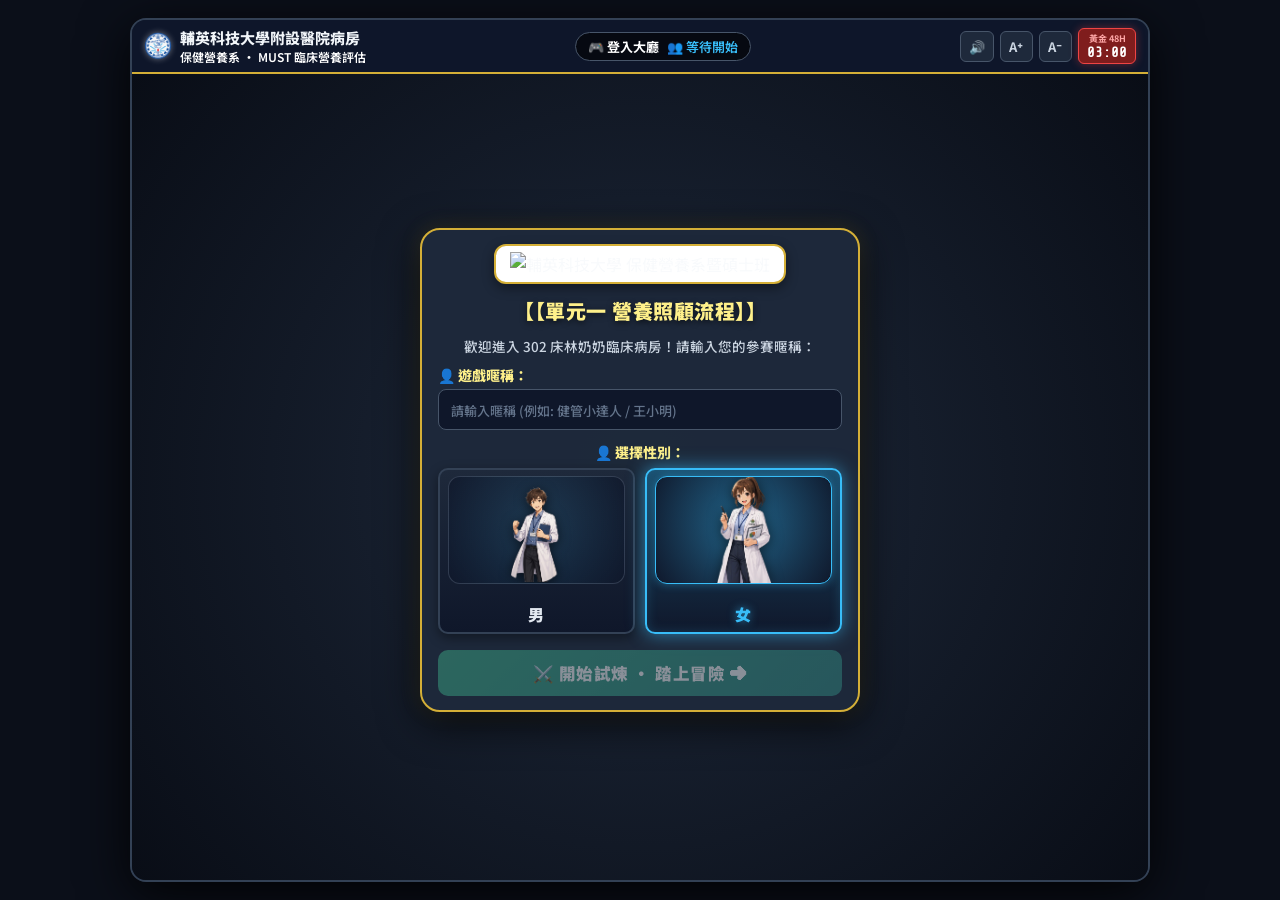
==== commit edb6ebaa: "fix: resolve unit 1 stage 1 sync, hide trial start button and dragon arena" ====
--- a/web/index.html
+++ b/web/index.html
@@ -13,7 +13,7 @@
         (function() {
             document.documentElement.classList.add('app-initializing');
             var p = new URLSearchParams(window.location.search);
-            var unit = (p.get('unit') || 'new_student_trial').toLowerCase().replace(/^unit_/, '');
+            var unit = (p.get('unit') || 'must').toLowerCase().replace(/^unit_/, '');
             var isTrial = (unit === 'new_student_trial' || unit === 'f47185' || unit === 'trial' || unit === 'health_continent');
             var isT = (p.get('role') === 'teacher' || p.get('teacher') === '1' || (!isTrial && (window.location.hostname === '127.0.0.1' || window.location.hostname === 'localhost') && p.get('role') !== 'student'));
             if (isT) {
@@ -23,9 +23,10 @@
             if (isInApp) {
                 document.documentElement.className += ' is-in-app';
             }
-            var unit = (p.get('unit') || 'new_student_trial').toLowerCase().replace(/^unit_/, '');
-            if (unit === 'new_student_trial' || unit === 'f47185' || unit === 'trial') {
+            if (isTrial) {
                 document.documentElement.className += ' trial-route';
+            } else {
+                document.documentElement.classList.remove('trial-route');
             }
         })();
     </script>
@@ -193,6 +194,19 @@
             width: auto !important;
             margin: 0 !important;
             z-index: 200 !important;
+        }
+        /* 非 trial 單元或 MUST 單元絕對強制隱藏開始遊戲按鈕與魔龍戰鬥場地 */
+        body:not(.trial-step-0) #trialBgStartArea,
+        body.unit-must #trialBgStartArea,
+        html:not(.trial-route) #trialBgStartArea {
+            display: none !important;
+            visibility: hidden !important;
+            opacity: 0 !important;
+            pointer-events: none !important;
+        }
+        body.unit-must #dragonBossArena,
+        body:not(.unit-dm) #dragonBossArena {
+            display: none !important;
         }
         /* 登入畫面字體與黃框完美貼合配置 (一頁完整顯示不超出黃色外框) */
         .login-scene {
@@ -521,7 +535,7 @@
         })();
     </script>
 </head>
-<body class="unit-new_student_trial trial-step-0">
+<body class="unit-must">
     <audio id="rpgBgmAudio" src="assets/new_student_trial_bgm.mp3" loop autoplay playsinline preload="auto"></audio>
     <audio id="grandmaVoiceAudio" src="assets/grandma_taigi_voice.mp3?v=2" preload="none"></audio>
     <audio id="npcQuestionVoiceAudio" preload="none"></audio>
@@ -753,7 +767,7 @@
                 </div>
 
                 <!-- 新生勇者試煉初始畫面的直接開始按鈕 -->
-                <div id="trialBgStartArea" class="trial-bg-start-area">
+                <div id="trialBgStartArea" class="trial-bg-start-area hidden" style="display: none !important;">
                     <button type="button" id="btnTrialStartDirect" class="btn-trial-start-direct">
                         <span class="btn-trial-icon">⚔️</span>
                         <span class="btn-trial-text">開始遊戲</span>
@@ -865,7 +879,7 @@
                 </div>
 
                 <!-- 魔龍 Boss 戰鬥舞台 (單元三 Stage 2~5 專屬：勇者戰士 vs 魔龍/巨獸) -->
-                <div class="dragon-boss-arena hidden" id="dragonBossArena">
+                <div class="dragon-boss-arena hidden" id="dragonBossArena" style="display: none !important;">
                         <!-- 戰士勇者 vs 黑炎魔龍 對戰舞台 -->
                         <div class="battle-duo-container" id="battleDuoContainer">
                             <!-- 左側：糖化檢定勇者戰士 -->
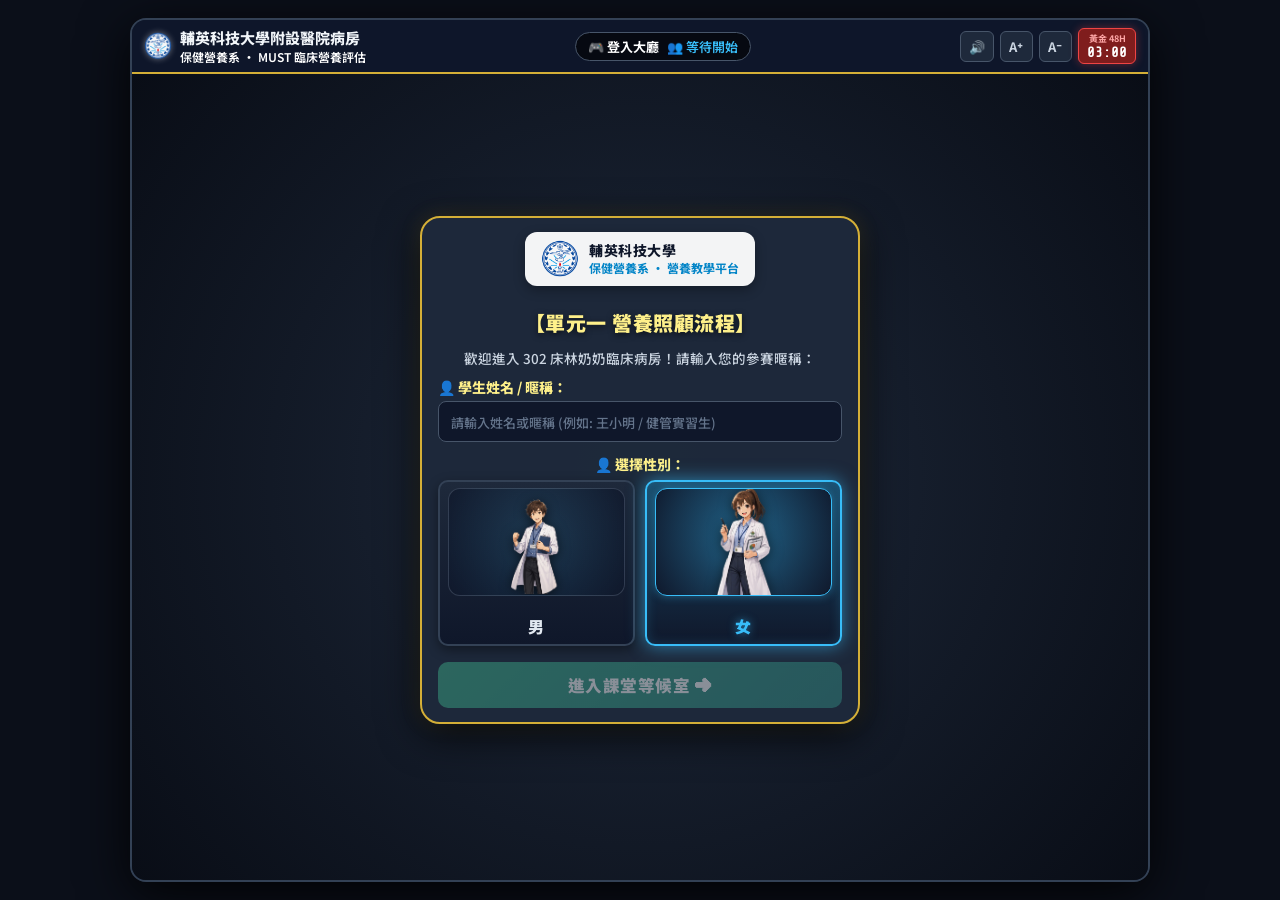
==== commit 8d59f174: "fix: restore clean clinical login card and enter lobby waiting room" ====
--- a/web/index.html
+++ b/web/index.html
@@ -6,7 +6,7 @@
     <title>營養教學平台 - 營養勇者傳說</title>
     <link rel="icon" type="image/x-icon" href="favicon.ico?v=20261019-app-icon">
     <link rel="shortcut icon" type="image/x-icon" href="favicon.ico?v=20261019-app-icon">
-    <link rel="stylesheet" href="css/style.css?v=forest-dialog-wrap-v2">
+    <link rel="stylesheet" href="css/style.css?v=dialog-badge-fit-v3">
     <link rel="stylesheet" href="css/port-stage-dialogue.css?v=20261028-port-hide-azhe-v1">
     <link href="https://fonts.googleapis.com/css2?family=Noto+Sans+TC:wght@400;500;700;900&family=Share+Tech+Mono&display=swap" rel="stylesheet" media="print" onload="this.media='all'">
     <script>
@@ -402,32 +402,16 @@
             if (event) {
                 event.preventDefault();
             }
-            var login = document.getElementById('sceneLogin');
-            var lobby = document.getElementById('sceneLobby');
-            var main = document.getElementById('rpgMainStage');
-            var inputNickname = document.getElementById('inputNickname');
-            var myNick = (inputNickname && inputNickname.value ? inputNickname.value.trim() : '') || '營養小達人';
-
-            document.documentElement.classList.remove('trial-route');
-            document.body.classList.remove('trial-step-0');
-            document.body.classList.add('trial-dialog-step', 'unit-new_student_trial');
-
-            if (login) login.classList.add('hidden');
-            if (lobby) lobby.classList.add('hidden');
-            if (main) main.classList.remove('hidden');
-
-            try {
-                localStorage.setItem('FYU_STUDENT_NICKNAME', myNick);
-            } catch(e) {}
-
-            if (typeof window.showNewStudentTrialStep === 'function') {
-                window.showNewStudentTrialStep(1);
-            } else if (typeof window.__fyuStartTrialDialog === 'function') {
-                window.__fyuStartTrialDialog();
+            var btnJoinLobby = document.getElementById('btnJoinLobby');
+            if (btnJoinLobby) {
+                btnJoinLobby.click();
             }
             return false;
         };
         window.__fyuAdvanceTrialDialog = function(event) {
+            if (!document.documentElement.classList.contains('trial-route') && !document.body.classList.contains('trial-dialog-step') && !document.body.classList.contains('unit-new_student_trial')) {
+                return false;
+            }
             if (event) {
                 event.preventDefault();
                 event.stopPropagation();
@@ -578,13 +562,19 @@
         <!-- ============================================== -->
         <section id="sceneLogin" class="rpg-scene login-scene hidden">
             <div class="login-card">
-                <img src="assets/fyu_nutrition_header_logo.png?v=20261023-logo-v1" alt="輔英科技大學 保健營養系暨碩士班" class="game-logo-badge fyu-banner-logo">
-                <h2>解鎖專業營養師勳章</h2>
-                <p class="login-desc">歡迎來到健康大陸！請輸入勇者暱稱，準備展開營養試煉：</p>
+                <div class="login-header-branding" style="display: flex; align-items: center; justify-content: center; gap: 10px; margin-bottom: 12px; background: rgba(255, 255, 255, 0.95); padding: 8px 16px; border-radius: 12px; box-shadow: 0 4px 12px rgba(0,0,0,0.3);">
+                    <img src="assets/fyu_school_logo.png?v=20261025-logo-v2" alt="輔英科技大學校徽" style="width: 38px; height: 38px; object-fit: contain; border-radius: 50%;">
+                    <div style="text-align: left; line-height: 1.25;">
+                        <div style="font-size: 14px; font-weight: 800; color: #0f172a; letter-spacing: 0.5px;">輔英科技大學</div>
+                        <div style="font-size: 12px; font-weight: 700; color: #0284c7;">保健營養系 ‧ 營養教學平台</div>
+                    </div>
+                </div>
+                <h2>【單元一 營養照顧流程】</h2>
+                <p class="login-desc">歡迎進入 302 床林奶奶臨床病房！請輸入您的姓名或暱稱以加入本堂課堂競賽：</p>
 
                 <div class="login-input-group">
-                    <label for="inputNickname">👤 遊戲暱稱：</label>
-                    <input type="text" id="inputNickname" placeholder="請輸入暱稱 (例如: 健管小達人 / 王小明)" maxlength="12">
+                    <label for="inputNickname">👤 學生姓名 / 暱稱：</label>
+                    <input type="text" id="inputNickname" placeholder="請輸入姓名或暱稱 (例如: 王小明 / 健管實習生)" maxlength="12">
                 </div>
 
                 <div class="gender-select-group">
@@ -614,7 +604,7 @@
                     <div id="avatarPhotoPreview" class="avatar-photo-preview hidden" aria-live="polite"></div>
                 </div>
 
-                <button id="btnJoinLobby" type="button" class="btn-join-game" onclick="return window.__fyuStartTrialLogin(event);" disabled>⚔️ 開始試煉 ‧ 踏上冒險 ➜</button>
+                <button id="btnJoinLobby" type="button" class="btn-join-game" disabled>進入課堂等候室 ➜</button>
             </div>
         </section>
 
@@ -1375,8 +1365,8 @@
             <div class="rpg-bottom-panel" id="rpgBottomPanel">
                 <!-- 配方瓶選擇選單 (位於下方交互面板，不遮擋病房與病床) -->
                 <div id="formulaBottleChoices" class="formula-bottle-choices hidden" aria-label="管灌配方選擇"></div>
-                <!-- RPG 對話框 (點擊推進對話，無跳過按鈕) -->
-                <div class="rpg-dialog-box" id="dialogBox" onclick="if(typeof window.__fyuAdvanceTrialDialog==='function'){window.__fyuAdvanceTrialDialog(event);}" role="button" tabindex="0">
+                <!-- RPG 對話框 (大字體 ‧ 題目與引導對話) -->
+                <div class="rpg-dialog-box" id="dialogBox" role="region" aria-label="題目對話框">
                     <div class="dialog-box-border">
                         <div class="dialog-header-bar">
                             <div class="speaker-name-badge" id="speakerBadge">護理師 林語柔</div>
--- a/web/css/style.css
+++ b/web/css/style.css
@@ -2739,6 +2739,7 @@
     position: relative;
     cursor: pointer;
     transition: transform 0.15s ease;
+    margin-bottom: 8px;
 }
 
 .rpg-dialog-box:active {
@@ -2746,14 +2747,14 @@
 }
 
 .dialog-box-border {
-    padding: 16px 14px 8px 14px;
+    padding: 24px 16px 10px 16px;
     position: relative;
     overflow: visible;
 }
 
 .dialog-header-bar {
     position: absolute;
-    top: -16px;
+    top: -18px;
     left: 12px;
     right: 12px;
     box-sizing: border-box;
@@ -2809,9 +2810,9 @@
 
 @media (max-width: 600px) {
     .dialog-header-bar {
-        left: 6px;
-        right: 6px;
-        width: calc(100% - 12px);
+        left: 8px;
+        right: 8px;
+        width: calc(100% - 16px);
         top: -15px;
     }
     .speaker-name-badge {
@@ -2826,18 +2827,29 @@
         flex-shrink: 0;
     }
     .dialog-box-border {
-        padding-top: 18px !important;
+        padding-top: 24px !important;
         padding-bottom: 8px !important;
     }
 }
 
 @media (min-width: 768px) {
+    .dialog-header-bar {
+        top: -19px;
+        left: 14px;
+        right: 14px;
+        width: calc(100% - 28px);
+    }
     .speaker-name-badge {
         font-size: calc(18px * var(--font-scale, 1)) !important;
         padding: 4px 14px;
     }
+    .dialog-box-border {
+        padding-top: 28px !important;
+        padding-bottom: 12px !important;
+    }
     .dialog-text-body {
         font-size: calc(17.5px * var(--font-scale, 1)) !important;
+        margin-top: 8px !important;
     }
 }
 
